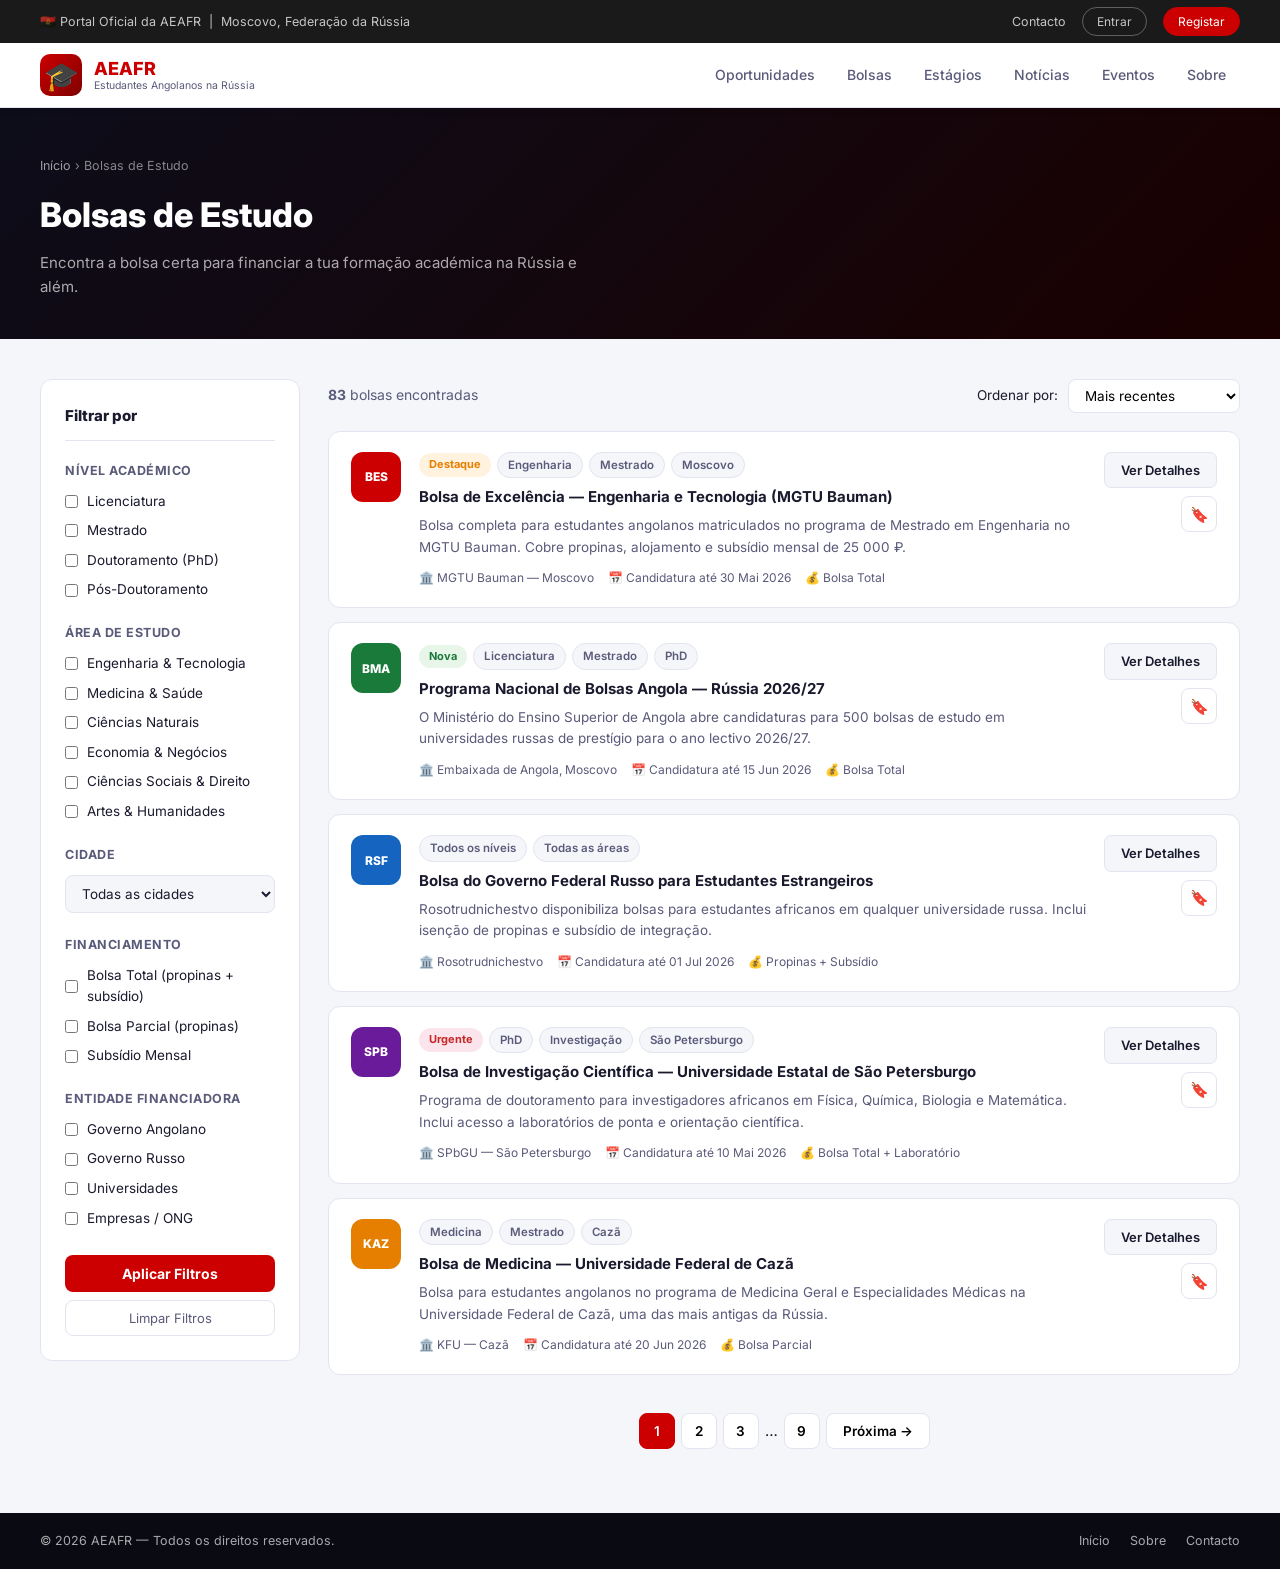
==== bolsas.html @ 0f97c2ab "Add AEAFR student portal — complete frontend Full portal for the Associação dos Estudantes Angolanos" ====
<!DOCTYPE html>
<html lang="pt">
<head>
  <meta charset="UTF-8" />
  <meta name="viewport" content="width=device-width, initial-scale=1.0" />
  <title>Bolsas de Estudo — AEAFR</title>
  <link rel="stylesheet" href="css/style.css" />
  <link rel="stylesheet" href="css/pages.css" />
  <link href="https://fonts.googleapis.com/css2?family=Inter:wght@300;400;500;600;700;800&display=swap" rel="stylesheet" />
</head>
<body>

  <div class="topbar">
    <div class="container topbar-inner">
      <span>🇦🇴 Portal Oficial da AEAFR &nbsp;|&nbsp; Moscovo, Federação da Rússia</span>
      <div class="topbar-links">
        <a href="index.html#contacto">Contacto</a>
        <a href="login.html" class="btn-topbar">Entrar</a>
        <a href="register.html" class="btn-topbar btn-topbar-accent">Registar</a>
      </div>
    </div>
  </div>

  <header class="header">
    <div class="container header-inner">
      <a href="index.html" class="logo">
        <div class="logo-icon">🎓</div>
        <div class="logo-text">
          <span class="logo-main">AEAFR</span>
          <span class="logo-sub">Estudantes Angolanos na Rússia</span>
        </div>
      </a>
      <nav class="nav">
        <a href="index.html#oportunidades" class="nav-link">Oportunidades</a>
        <a href="bolsas.html" class="nav-link active">Bolsas</a>
        <a href="estagios.html" class="nav-link">Estágios</a>
        <a href="index.html#noticias" class="nav-link">Notícias</a>
        <a href="index.html#eventos" class="nav-link">Eventos</a>
        <a href="index.html#sobre" class="nav-link">Sobre</a>
      </nav>
      <button class="hamburger" id="hamburger"><span></span><span></span><span></span></button>
    </div>
    <nav class="mobile-nav" id="mobileNav">
      <a href="index.html">Início</a>
      <a href="bolsas.html">Bolsas</a>
      <a href="estagios.html">Estágios</a>
      <a href="index.html#noticias">Notícias</a>
      <a href="index.html#eventos">Eventos</a>
    </nav>
  </header>

  <!-- PAGE HERO -->
  <section class="page-hero">
    <div class="container">
      <div class="breadcrumb"><a href="index.html">Início</a> › Bolsas de Estudo</div>
      <h1>Bolsas de Estudo</h1>
      <p>Encontra a bolsa certa para financiar a tua formação académica na Rússia e além.</p>
    </div>
  </section>

  <!-- FILTERS + RESULTS -->
  <section class="listing-section">
    <div class="container listing-inner">

      <!-- FILTERS SIDEBAR -->
      <aside class="filters-sidebar">
        <h3 class="filters-title">Filtrar por</h3>

        <div class="filter-group">
          <label class="filter-label">Nível Académico</label>
          <div class="filter-options">
            <label class="filter-check"><input type="checkbox" value="licenciatura" /> Licenciatura</label>
            <label class="filter-check"><input type="checkbox" value="mestrado" /> Mestrado</label>
            <label class="filter-check"><input type="checkbox" value="phd" /> Doutoramento (PhD)</label>
            <label class="filter-check"><input type="checkbox" value="pos-doc" /> Pós-Doutoramento</label>
          </div>
        </div>

        <div class="filter-group">
          <label class="filter-label">Área de Estudo</label>
          <div class="filter-options">
            <label class="filter-check"><input type="checkbox" /> Engenharia & Tecnologia</label>
            <label class="filter-check"><input type="checkbox" /> Medicina & Saúde</label>
            <label class="filter-check"><input type="checkbox" /> Ciências Naturais</label>
            <label class="filter-check"><input type="checkbox" /> Economia & Negócios</label>
            <label class="filter-check"><input type="checkbox" /> Ciências Sociais & Direito</label>
            <label class="filter-check"><input type="checkbox" /> Artes & Humanidades</label>
          </div>
        </div>

        <div class="filter-group">
          <label class="filter-label">Cidade</label>
          <select class="filter-select">
            <option value="">Todas as cidades</option>
            <option>Moscovo</option>
            <option>São Petersburgo</option>
            <option>Novosibirsk</option>
            <option>Ecaterimburgo</option>
            <option>Cazã</option>
          </select>
        </div>

        <div class="filter-group">
          <label class="filter-label">Financiamento</label>
          <div class="filter-options">
            <label class="filter-check"><input type="checkbox" /> Bolsa Total (propinas + subsídio)</label>
            <label class="filter-check"><input type="checkbox" /> Bolsa Parcial (propinas)</label>
            <label class="filter-check"><input type="checkbox" /> Subsídio Mensal</label>
          </div>
        </div>

        <div class="filter-group">
          <label class="filter-label">Entidade Financiadora</label>
          <div class="filter-options">
            <label class="filter-check"><input type="checkbox" /> Governo Angolano</label>
            <label class="filter-check"><input type="checkbox" /> Governo Russo</label>
            <label class="filter-check"><input type="checkbox" /> Universidades</label>
            <label class="filter-check"><input type="checkbox" /> Empresas / ONG</label>
          </div>
        </div>

        <button class="btn-filter-apply">Aplicar Filtros</button>
        <button class="btn-filter-clear">Limpar Filtros</button>
      </aside>

      <!-- RESULTS -->
      <div class="results-area">
        <div class="results-header">
          <span class="results-count"><strong>83</strong> bolsas encontradas</span>
          <div class="results-sort">
            <label>Ordenar por:</label>
            <select>
              <option>Mais recentes</option>
              <option>Prazo mais próximo</option>
              <option>Valor (maior)</option>
              <option>Mais relevantes</option>
            </select>
          </div>
        </div>

        <div class="results-list">

          <article class="result-card">
            <div class="result-logo" style="background:#cc0000">BES</div>
            <div class="result-info">
              <div class="result-badges">
                <span class="oport-badge destaque">Destaque</span>
                <span class="tag">Engenharia</span>
                <span class="tag">Mestrado</span>
                <span class="tag">Moscovo</span>
              </div>
              <h3><a href="#">Bolsa de Excelência — Engenharia e Tecnologia (MGTU Bauman)</a></h3>
              <p>Bolsa completa para estudantes angolanos matriculados no programa de Mestrado em Engenharia no MGTU Bauman. Cobre propinas, alojamento e subsídio mensal de 25 000 ₽.</p>
              <div class="result-meta">
                <span>🏛️ MGTU Bauman — Moscovo</span>
                <span>📅 Candidatura até 30 Mai 2026</span>
                <span>💰 Bolsa Total</span>
              </div>
            </div>
            <div class="result-actions">
              <a href="#" class="btn-card">Ver Detalhes</a>
              <button class="btn-save" title="Guardar">🔖</button>
            </div>
          </article>

          <article class="result-card">
            <div class="result-logo" style="background:#1a7a3a">BMA</div>
            <div class="result-info">
              <div class="result-badges">
                <span class="oport-badge nova">Nova</span>
                <span class="tag">Licenciatura</span>
                <span class="tag">Mestrado</span>
                <span class="tag">PhD</span>
              </div>
              <h3><a href="#">Programa Nacional de Bolsas Angola — Rússia 2026/27</a></h3>
              <p>O Ministério do Ensino Superior de Angola abre candidaturas para 500 bolsas de estudo em universidades russas de prestígio para o ano lectivo 2026/27.</p>
              <div class="result-meta">
                <span>🏛️ Embaixada de Angola, Moscovo</span>
                <span>📅 Candidatura até 15 Jun 2026</span>
                <span>💰 Bolsa Total</span>
              </div>
            </div>
            <div class="result-actions">
              <a href="#" class="btn-card">Ver Detalhes</a>
              <button class="btn-save" title="Guardar">🔖</button>
            </div>
          </article>

          <article class="result-card">
            <div class="result-logo" style="background:#1565c0">RSF</div>
            <div class="result-info">
              <div class="result-badges">
                <span class="tag">Todos os níveis</span>
                <span class="tag">Todas as áreas</span>
              </div>
              <h3><a href="#">Bolsa do Governo Federal Russo para Estudantes Estrangeiros</a></h3>
              <p>Rosotrudnichestvo disponibiliza bolsas para estudantes africanos em qualquer universidade russa. Inclui isenção de propinas e subsídio de integração.</p>
              <div class="result-meta">
                <span>🏛️ Rosotrudnichestvo</span>
                <span>📅 Candidatura até 01 Jul 2026</span>
                <span>💰 Propinas + Subsídio</span>
              </div>
            </div>
            <div class="result-actions">
              <a href="#" class="btn-card">Ver Detalhes</a>
              <button class="btn-save" title="Guardar">🔖</button>
            </div>
          </article>

          <article class="result-card">
            <div class="result-logo" style="background:#6a1b9a">SPB</div>
            <div class="result-info">
              <div class="result-badges">
                <span class="oport-badge urgente">Urgente</span>
                <span class="tag">PhD</span>
                <span class="tag">Investigação</span>
                <span class="tag">São Petersburgo</span>
              </div>
              <h3><a href="#">Bolsa de Investigação Científica — Universidade Estatal de São Petersburgo</a></h3>
              <p>Programa de doutoramento para investigadores africanos em Física, Química, Biologia e Matemática. Inclui acesso a laboratórios de ponta e orientação científica.</p>
              <div class="result-meta">
                <span>🏛️ SPbGU — São Petersburgo</span>
                <span>📅 Candidatura até 10 Mai 2026</span>
                <span>💰 Bolsa Total + Laboratório</span>
              </div>
            </div>
            <div class="result-actions">
              <a href="#" class="btn-card">Ver Detalhes</a>
              <button class="btn-save" title="Guardar">🔖</button>
            </div>
          </article>

          <article class="result-card">
            <div class="result-logo" style="background:#e67e00">KAZ</div>
            <div class="result-info">
              <div class="result-badges">
                <span class="tag">Medicina</span>
                <span class="tag">Mestrado</span>
                <span class="tag">Cazã</span>
              </div>
              <h3><a href="#">Bolsa de Medicina — Universidade Federal de Cazã</a></h3>
              <p>Bolsa para estudantes angolanos no programa de Medicina Geral e Especialidades Médicas na Universidade Federal de Cazã, uma das mais antigas da Rússia.</p>
              <div class="result-meta">
                <span>🏛️ KFU — Cazã</span>
                <span>📅 Candidatura até 20 Jun 2026</span>
                <span>💰 Bolsa Parcial</span>
              </div>
            </div>
            <div class="result-actions">
              <a href="#" class="btn-card">Ver Detalhes</a>
              <button class="btn-save" title="Guardar">🔖</button>
            </div>
          </article>

        </div>

        <!-- PAGINATION -->
        <div class="pagination">
          <button class="page-btn active">1</button>
          <button class="page-btn">2</button>
          <button class="page-btn">3</button>
          <span>…</span>
          <button class="page-btn">9</button>
          <button class="page-btn page-next">Próxima →</button>
        </div>
      </div>

    </div>
  </section>

  <footer class="footer">
    <div class="footer-bottom" style="border-top:none">
      <div class="container footer-bottom-inner">
        <span>© 2026 AEAFR — Todos os direitos reservados.</span>
        <div class="footer-bottom-links">
          <a href="index.html">Início</a>
          <a href="index.html#sobre">Sobre</a>
          <a href="index.html#contacto">Contacto</a>
        </div>
      </div>
    </div>
  </footer>

  <button class="back-to-top" id="backToTop" onclick="scrollToTop()">↑</button>
  <script src="js/main.js"></script>
</body>
</html>
---- css/style.css ----
/* ===== RESET & BASE ===== */
*, *::before, *::after { box-sizing: border-box; margin: 0; padding: 0; }

:root {
  --angola-red:    #cc0000;
  --angola-black:  #1a1a1a;
  --russia-blue:   #1565c0;
  --green:         #1a7a3a;
  --accent:        #e67e00;
  --bg:            #f5f6fa;
  --bg-white:      #ffffff;
  --text:          #1a1a2e;
  --text-light:    #5a5a7a;
  --border:        #e2e4ef;
  --shadow:        0 2px 16px rgba(0,0,0,.08);
  --shadow-hover:  0 8px 32px rgba(0,0,0,.15);
  --radius:        12px;
  --radius-sm:     8px;
  --transition:    .22s ease;
  --max-w:         1240px;
  --header-h:      64px;
}

html { scroll-behavior: smooth; }

body {
  font-family: 'Inter', system-ui, sans-serif;
  background: var(--bg);
  color: var(--text);
  line-height: 1.6;
  font-size: 15px;
}

a { color: inherit; text-decoration: none; }
img { display: block; max-width: 100%; }
ul { list-style: none; }
input, select, button { font-family: inherit; font-size: inherit; }

.container {
  max-width: var(--max-w);
  margin: 0 auto;
  padding: 0 20px;
}

/* ===== TOPBAR ===== */
.topbar {
  background: var(--angola-black);
  color: rgba(255,255,255,.75);
  font-size: 12.5px;
  padding: 7px 0;
}
.topbar-inner {
  display: flex;
  align-items: center;
  justify-content: space-between;
  flex-wrap: wrap;
  gap: 8px;
}
.topbar-links { display: flex; align-items: center; gap: 16px; }
.topbar-links a { color: rgba(255,255,255,.75); transition: color var(--transition); }
.topbar-links a:hover { color: #fff; }
.btn-topbar {
  padding: 4px 14px;
  border: 1px solid rgba(255,255,255,.3);
  border-radius: 20px;
  font-size: 12px;
  transition: all var(--transition);
}
.btn-topbar:hover { background: rgba(255,255,255,.1); }
.btn-topbar-accent {
  background: var(--angola-red);
  border-color: var(--angola-red);
  color: #fff !important;
}
.btn-topbar-accent:hover { background: #a80000; }

/* ===== HEADER ===== */
.header {
  position: sticky;
  top: 0;
  z-index: 100;
  background: var(--bg-white);
  border-bottom: 1px solid var(--border);
  box-shadow: 0 2px 8px rgba(0,0,0,.06);
}
.header-inner {
  display: flex;
  align-items: center;
  justify-content: space-between;
  height: var(--header-h);
  gap: 24px;
}

.logo { display: flex; align-items: center; gap: 12px; }
.logo-icon {
  font-size: 28px;
  width: 42px;
  height: 42px;
  display: grid;
  place-items: center;
  background: linear-gradient(135deg, var(--angola-red), #800000);
  border-radius: 10px;
}
.logo-text { display: flex; flex-direction: column; line-height: 1.2; }
.logo-main { font-size: 18px; font-weight: 800; color: var(--angola-red); }
.logo-sub  { font-size: 10.5px; color: var(--text-light); white-space: nowrap; }

.nav { display: flex; align-items: center; gap: 4px; }
.nav-link {
  padding: 8px 14px;
  border-radius: var(--radius-sm);
  font-size: 14px;
  font-weight: 500;
  color: var(--text-light);
  transition: all var(--transition);
}
.nav-link:hover { background: var(--bg); color: var(--text); }
.nav-link.active { color: var(--angola-red); background: #fff0f0; }

.hamburger {
  display: none;
  flex-direction: column;
  gap: 5px;
  background: none;
  border: none;
  cursor: pointer;
  padding: 6px;
}
.hamburger span {
  width: 22px; height: 2px;
  background: var(--text);
  border-radius: 2px;
  display: block;
  transition: var(--transition);
}

.mobile-nav {
  display: none;
  flex-direction: column;
  background: var(--bg-white);
  border-top: 1px solid var(--border);
  padding: 8px 20px 16px;
}
.mobile-nav a {
  padding: 11px 0;
  font-size: 15px;
  font-weight: 500;
  color: var(--text);
  border-bottom: 1px solid var(--border);
}
.mobile-nav.open { display: flex; }

/* ===== HERO ===== */
.hero {
  position: relative;
  background: linear-gradient(135deg, #0d0d1a 0%, #1a0000 40%, #0d0d1a 100%);
  padding: 72px 0 60px;
  overflow: hidden;
}
.hero-bg {
  position: absolute; inset: 0;
  background:
    radial-gradient(ellipse 60% 50% at 70% 50%, rgba(204,0,0,.18), transparent),
    radial-gradient(ellipse 40% 60% at 20% 80%, rgba(21,101,192,.12), transparent);
  pointer-events: none;
}
.hero-content {
  position: relative;
  max-width: 860px;
}
.hero-title {
  font-size: clamp(26px, 4.5vw, 46px);
  font-weight: 800;
  color: #fff;
  line-height: 1.18;
  margin-bottom: 16px;
}
.highlight {
  background: linear-gradient(90deg, var(--angola-red), #ff6b35);
  -webkit-background-clip: text;
  -webkit-text-fill-color: transparent;
  background-clip: text;
}
.hero-subtitle {
  font-size: 17px;
  color: rgba(255,255,255,.7);
  margin-bottom: 36px;
  max-width: 600px;
}

/* SEARCH BOX */
.search-box {
  background: #fff;
  border-radius: 16px;
  overflow: hidden;
  box-shadow: 0 8px 40px rgba(0,0,0,.3);
  margin-bottom: 40px;
}
.search-tabs {
  display: flex;
  border-bottom: 1px solid var(--border);
  background: #fafafa;
}
.tab {
  padding: 13px 22px;
  font-size: 13.5px;
  font-weight: 600;
  color: var(--text-light);
  background: none;
  border: none;
  border-bottom: 3px solid transparent;
  cursor: pointer;
  transition: all var(--transition);
}
.tab:hover { color: var(--text); }
.tab.active { color: var(--angola-red); border-bottom-color: var(--angola-red); background: #fff; }
.search-form {
  display: flex;
  align-items: center;
  gap: 0;
  padding: 12px;
  gap: 8px;
  flex-wrap: wrap;
}
.search-field {
  display: flex;
  align-items: center;
  gap: 10px;
  flex: 1;
  min-width: 200px;
  background: var(--bg);
  border: 1.5px solid var(--border);
  border-radius: var(--radius-sm);
  padding: 10px 14px;
  transition: border-color var(--transition);
}
.search-field:focus-within { border-color: var(--angola-red); }
.search-field input,
.search-field select {
  border: none;
  background: none;
  outline: none;
  width: 100%;
  color: var(--text);
}
.search-field select { cursor: pointer; }
.search-icon { font-size: 15px; flex-shrink: 0; }
.search-location { max-width: 220px; }
.btn-search {
  background: var(--angola-red);
  color: #fff;
  border: none;
  border-radius: var(--radius-sm);
  padding: 12px 28px;
  font-weight: 700;
  font-size: 15px;
  cursor: pointer;
  transition: background var(--transition);
  white-space: nowrap;
}
.btn-search:hover { background: #a80000; }

/* HERO STATS */
.hero-stats {
  display: flex;
  gap: 32px;
  flex-wrap: wrap;
}
.stat { display: flex; flex-direction: column; }
.stat-num {
  font-size: 28px;
  font-weight: 800;
  color: #fff;
  line-height: 1;
}
.stat-label { font-size: 12px; color: rgba(255,255,255,.55); margin-top: 4px; }

/* ===== SECTIONS COMMON ===== */
section { padding: 64px 0; }

.section-title { font-size: clamp(20px, 3vw, 26px); font-weight: 800; margin-bottom: 6px; }
.section-sub { color: var(--text-light); font-size: 15px; margin-bottom: 32px; }
.text-center { text-align: center; }

.section-header {
  display: flex;
  align-items: flex-start;
  justify-content: space-between;
  gap: 16px;
  flex-wrap: wrap;
  margin-bottom: 28px;
}
.section-header .section-sub { margin-bottom: 0; }

/* BUTTONS */
.btn-outline {
  display: inline-flex;
  align-items: center;
  gap: 6px;
  padding: 10px 20px;
  border: 1.5px solid var(--angola-red);
  color: var(--angola-red);
  border-radius: 8px;
  font-weight: 600;
  font-size: 14px;
  transition: all var(--transition);
  white-space: nowrap;
}
.btn-outline:hover { background: var(--angola-red); color: #fff; }

.btn-primary {
  display: inline-flex;
  align-items: center;
  padding: 10px 24px;
  background: var(--angola-red);
  color: #fff;
  border-radius: 8px;
  font-weight: 600;
  font-size: 14px;
  transition: background var(--transition);
}
.btn-primary:hover { background: #a80000; }

.btn-card {
  display: inline-block;
  padding: 7px 16px;
  background: var(--bg);
  border: 1.5px solid var(--border);
  border-radius: 7px;
  font-size: 13px;
  font-weight: 600;
  color: var(--text);
  transition: all var(--transition);
  white-space: nowrap;
}
.btn-card:hover { background: var(--angola-red); color: #fff; border-color: var(--angola-red); }

/* ===== CATEGORIAS ===== */
.categorias { background: var(--bg-white); }
.cat-grid {
  display: grid;
  grid-template-columns: repeat(auto-fill, minmax(200px, 1fr));
  gap: 16px;
}
.cat-card {
  display: flex;
  flex-direction: column;
  align-items: center;
  padding: 28px 16px 24px;
  background: var(--bg);
  border: 1.5px solid var(--border);
  border-radius: var(--radius);
  text-align: center;
  transition: all var(--transition);
  gap: 10px;
  cursor: pointer;
  position: relative;
  overflow: hidden;
}
.cat-card::before {
  content: '';
  position: absolute;
  top: 0; left: 0; right: 0;
  height: 3px;
  background: var(--c, var(--angola-red));
  transform: scaleX(0);
  transition: transform var(--transition);
}
.cat-card:hover { background: var(--bg-white); box-shadow: var(--shadow-hover); transform: translateY(-3px); }
.cat-card:hover::before { transform: scaleX(1); }
.cat-icon { font-size: 32px; }
.cat-name { font-size: 14px; font-weight: 700; color: var(--text); }
.cat-count { font-size: 12px; color: var(--c, var(--angola-red)); font-weight: 600; }

/* ===== OPORTUNIDADES ===== */
.oport-section { background: var(--bg); }
.oport-light { background: var(--bg-white); }

.oport-grid {
  display: grid;
  grid-template-columns: repeat(auto-fill, minmax(280px, 1fr));
  gap: 20px;
}

.oport-card {
  background: var(--bg-white);
  border: 1.5px solid var(--border);
  border-radius: var(--radius);
  padding: 22px;
  display: flex;
  flex-direction: column;
  gap: 14px;
  transition: all var(--transition);
}
.oport-card:hover { box-shadow: var(--shadow-hover); transform: translateY(-3px); border-color: transparent; }

.oport-card-header {
  display: flex;
  align-items: center;
  justify-content: space-between;
}
.oport-logo {
  width: 44px; height: 44px;
  border-radius: 10px;
  background: var(--angola-red);
  color: #fff;
  font-size: 12px;
  font-weight: 800;
  display: grid;
  place-items: center;
}
.oport-badge {
  font-size: 11px;
  font-weight: 700;
  padding: 3px 10px;
  border-radius: 20px;
}
.oport-badge.destaque { background: #fff3e0; color: #e67e00; }
.oport-badge.nova { background: #e8f5e9; color: #1a7a3a; }
.oport-badge.urgente { background: #fce4ec; color: #c62828; }

.oport-title { font-size: 15px; font-weight: 700; line-height: 1.4; }
.oport-org { font-size: 13px; color: var(--text-light); }

.oport-tags { display: flex; flex-wrap: wrap; gap: 6px; }
.tag {
  font-size: 11.5px;
  font-weight: 600;
  padding: 3px 10px;
  background: var(--bg);
  border: 1px solid var(--border);
  border-radius: 20px;
  color: var(--text-light);
}

.oport-footer {
  display: flex;
  align-items: center;
  justify-content: space-between;
  gap: 8px;
  flex-wrap: wrap;
  margin-top: auto;
  padding-top: 12px;
  border-top: 1px solid var(--border);
}
.oport-date { font-size: 12px; color: var(--text-light); }

/* ===== ESTÁGIOS LIST ===== */
.estagios-list { display: flex; flex-direction: column; gap: 14px; }

.estagio-card {
  display: flex;
  align-items: center;
  gap: 18px;
  background: var(--bg-white);
  border: 1.5px solid var(--border);
  border-radius: var(--radius);
  padding: 18px 22px;
  transition: all var(--transition);
  flex-wrap: wrap;
}
.estagio-card:hover { box-shadow: var(--shadow-hover); border-color: transparent; }

.estagio-logo {
  width: 50px; height: 50px; flex-shrink: 0;
  border-radius: 12px;
  color: #fff;
  font-size: 13px;
  font-weight: 800;
  display: grid;
  place-items: center;
}
.estagio-info { flex: 1; min-width: 220px; }
.estagio-info h3 { font-size: 15px; font-weight: 700; margin-bottom: 4px; }
.estagio-info h3 a:hover { color: var(--angola-red); }
.estagio-org { font-size: 13px; color: var(--text-light); margin-bottom: 8px; }

.estagio-meta {
  display: flex;
  flex-direction: column;
  align-items: flex-end;
  gap: 6px;
  min-width: 130px;
}
.estagio-salario { font-size: 15px; font-weight: 800; color: var(--green); }
.estagio-data { font-size: 11px; color: var(--text-light); }

/* ===== CTA BANNER ===== */
.cta-banner {
  background: linear-gradient(135deg, var(--angola-red), #800000);
  padding: 52px 0;
}
.cta-inner {
  display: flex;
  align-items: center;
  justify-content: space-between;
  gap: 32px;
  flex-wrap: wrap;
}
.cta-text h2 { font-size: 24px; font-weight: 800; color: #fff; margin-bottom: 8px; }
.cta-text p { color: rgba(255,255,255,.8); max-width: 520px; }
.cta-actions { display: flex; gap: 14px; flex-wrap: wrap; }
.btn-cta-primary {
  padding: 13px 28px;
  background: #fff;
  color: var(--angola-red);
  border-radius: 8px;
  font-weight: 700;
  font-size: 15px;
  transition: all var(--transition);
}
.btn-cta-primary:hover { background: #f0f0f0; }
.btn-cta-secondary {
  padding: 13px 28px;
  background: transparent;
  color: #fff;
  border: 2px solid rgba(255,255,255,.5);
  border-radius: 8px;
  font-weight: 700;
  font-size: 15px;
  transition: all var(--transition);
}
.btn-cta-secondary:hover { background: rgba(255,255,255,.1); }

/* ===== NOTÍCIAS ===== */
.noticias-section { background: var(--bg); }
.noticias-grid {
  display: grid;
  grid-template-columns: 1fr 1fr;
  grid-template-rows: auto auto;
  gap: 18px;
}
.noticia-card {
  background: var(--bg-white);
  border: 1.5px solid var(--border);
  border-radius: var(--radius);
  overflow: hidden;
  transition: all var(--transition);
}
.noticia-card:hover { box-shadow: var(--shadow-hover); border-color: transparent; }

.noticia-destaque {
  grid-row: span 2;
  display: flex;
  flex-direction: column;
}
.noticia-img {
  height: 200px;
  display: grid;
  place-items: center;
}
.noticia-img-content { font-size: 60px; }

.noticia-card:not(.noticia-destaque) {
  display: flex;
  gap: 14px;
  padding: 16px;
  align-items: flex-start;
}
.noticia-img-small {
  width: 56px; height: 56px;
  flex-shrink: 0;
  border-radius: 10px;
  display: grid;
  place-items: center;
  font-size: 22px;
}

.noticia-body { padding: 18px; flex: 1; }
.noticia-categoria {
  display: inline-block;
  font-size: 11px;
  font-weight: 700;
  text-transform: uppercase;
  letter-spacing: .5px;
  color: var(--angola-red);
  background: #fff0f0;
  padding: 3px 10px;
  border-radius: 20px;
  margin-bottom: 10px;
}
.noticia-body h3 { font-size: 15px; font-weight: 700; line-height: 1.45; margin-bottom: 8px; }
.noticia-body h3 a:hover { color: var(--angola-red); }
.noticia-body p { font-size: 13.5px; color: var(--text-light); line-height: 1.6; }
.noticia-meta { display: flex; gap: 14px; font-size: 12px; color: var(--text-light); margin-top: 12px; flex-wrap: wrap; }

/* ===== EVENTOS ===== */
.eventos-section { background: var(--bg-white); }
.eventos-grid { display: flex; flex-direction: column; gap: 14px; }

.evento-card {
  display: flex;
  align-items: flex-start;
  gap: 20px;
  background: var(--bg);
  border: 1.5px solid var(--border);
  border-radius: var(--radius);
  padding: 20px 24px;
  transition: all var(--transition);
}
.evento-card:hover { box-shadow: var(--shadow-hover); background: var(--bg-white); }

.evento-data {
  display: flex;
  flex-direction: column;
  align-items: center;
  min-width: 60px;
  background: var(--ec, var(--angola-red));
  border-radius: 12px;
  padding: 10px 8px;
  color: #fff;
}
.evento-dia { font-size: 26px; font-weight: 800; line-height: 1; }
.evento-mes { font-size: 10px; font-weight: 700; letter-spacing: 1px; }

.evento-info { flex: 1; }
.evento-info h3 { font-size: 16px; font-weight: 700; margin-bottom: 6px; }
.evento-info p { font-size: 13.5px; color: var(--text-light); margin-bottom: 10px; line-height: 1.55; }
.evento-meta { display: flex; gap: 14px; font-size: 12.5px; color: var(--text-light); flex-wrap: wrap; align-items: center; }
.evento-tag {
  font-size: 11px; font-weight: 700;
  padding: 3px 10px; border-radius: 20px;
}
.tag-oficial { background: #e3f2fd; color: #1565c0; }
.tag-emprego { background: #fff3e0; color: #e67e00; }
.tag-formacao { background: #e8f5e9; color: #1a7a3a; }
.tag-cultura  { background: #fce4ec; color: #c62828; }

/* ===== PARCEIROS ===== */
.parceiros-section { background: var(--bg); }
.parceiros-grid {
  display: grid;
  grid-template-columns: repeat(auto-fill, minmax(180px, 1fr));
  gap: 14px;
  margin-top: 32px;
}
.parceiro {
  display: flex;
  align-items: center;
  gap: 10px;
  background: var(--bg-white);
  border: 1.5px solid var(--border);
  border-radius: 10px;
  padding: 14px 18px;
  font-size: 13px;
  font-weight: 600;
  transition: all var(--transition);
}
.parceiro:hover { border-color: var(--angola-red); box-shadow: var(--shadow); }
.parceiro span:first-child { font-size: 20px; }

/* ===== SOBRE ===== */
.sobre-section { background: var(--bg-white); }
.sobre-inner {
  display: grid;
  grid-template-columns: 1fr 1.1fr;
  gap: 52px;
  align-items: center;
}
.sobre-text p { color: var(--text-light); margin-bottom: 16px; line-height: 1.75; }
.sobre-links { display: flex; gap: 14px; flex-wrap: wrap; margin-top: 24px; }

.sobre-cards { display: grid; gap: 16px; }
.sobre-card {
  background: var(--bg);
  border-radius: var(--radius);
  padding: 22px;
  display: flex;
  gap: 14px;
  align-items: flex-start;
  border: 1.5px solid var(--border);
  transition: all var(--transition);
}
.sobre-card:hover { border-color: var(--angola-red); box-shadow: var(--shadow); }
.sobre-card-icon { font-size: 24px; flex-shrink: 0; margin-top: 2px; }
.sobre-card h4 { font-size: 15px; font-weight: 700; margin-bottom: 5px; }
.sobre-card p { font-size: 13.5px; color: var(--text-light); line-height: 1.6; }

/* ===== NEWSLETTER ===== */
.newsletter-section {
  background: linear-gradient(135deg, #0d0d1a, #1a0000);
  padding: 60px 0;
}
.newsletter-inner {
  display: flex;
  flex-direction: column;
  align-items: center;
  text-align: center;
  gap: 20px;
  max-width: 600px;
  margin: 0 auto;
}
.newsletter-text h2 { font-size: 24px; font-weight: 800; color: #fff; }
.newsletter-text p { color: rgba(255,255,255,.65); font-size: 15px; }
.newsletter-form {
  display: flex;
  gap: 0;
  width: 100%;
  max-width: 480px;
  border-radius: 10px;
  overflow: hidden;
  box-shadow: 0 4px 24px rgba(0,0,0,.4);
}
.newsletter-form input {
  flex: 1;
  padding: 14px 18px;
  border: none;
  outline: none;
  font-size: 14px;
  background: #fff;
}
.newsletter-form button {
  background: var(--angola-red);
  color: #fff;
  border: none;
  padding: 14px 24px;
  font-weight: 700;
  font-size: 14px;
  cursor: pointer;
  transition: background var(--transition);
  white-space: nowrap;
}
.newsletter-form button:hover { background: #a80000; }
.newsletter-privacy { font-size: 12px; color: rgba(255,255,255,.4); }

/* ===== FOOTER ===== */
.footer { background: #0a0a12; color: rgba(255,255,255,.65); }
.footer-grid {
  display: grid;
  grid-template-columns: 2fr 1fr 1fr 1fr 1.2fr;
  gap: 40px;
  padding: 60px 0 40px;
}
.footer-brand p { font-size: 13.5px; margin-top: 14px; line-height: 1.7; max-width: 280px; }
.footer-social { display: flex; gap: 8px; margin-top: 16px; }
.social-link {
  width: 34px; height: 34px;
  background: rgba(255,255,255,.08);
  border-radius: 8px;
  display: grid;
  place-items: center;
  font-size: 12px;
  font-weight: 800;
  text-transform: uppercase;
  color: rgba(255,255,255,.6);
  transition: all var(--transition);
}
.social-link:hover { background: var(--angola-red); color: #fff; }

.footer-col h4 { font-size: 13px; font-weight: 700; color: #fff; text-transform: uppercase; letter-spacing: .5px; margin-bottom: 16px; }
.footer-col ul { display: flex; flex-direction: column; gap: 10px; }
.footer-col ul li a { font-size: 13.5px; transition: color var(--transition); }
.footer-col ul li a:hover { color: #fff; }
.footer-contact li { font-size: 13px; display: flex; gap: 8px; }

.footer-bottom {
  border-top: 1px solid rgba(255,255,255,.08);
  padding: 18px 0;
}
.footer-bottom-inner {
  display: flex;
  align-items: center;
  justify-content: space-between;
  gap: 16px;
  flex-wrap: wrap;
  font-size: 12.5px;
}
.footer-bottom-links { display: flex; gap: 20px; }
.footer-bottom-links a:hover { color: #fff; }

/* ===== BACK TO TOP ===== */
.back-to-top {
  position: fixed;
  bottom: 28px;
  right: 28px;
  width: 44px; height: 44px;
  background: var(--angola-red);
  color: #fff;
  border: none;
  border-radius: 50%;
  font-size: 18px;
  font-weight: 700;
  cursor: pointer;
  box-shadow: 0 4px 16px rgba(204,0,0,.4);
  transition: all var(--transition);
  opacity: 0;
  pointer-events: none;
  z-index: 90;
}
.back-to-top.visible { opacity: 1; pointer-events: auto; }
.back-to-top:hover { transform: translateY(-3px); box-shadow: 0 8px 24px rgba(204,0,0,.5); }

/* ===== RESPONSIVE ===== */
@media (max-width: 1024px) {
  .footer-grid { grid-template-columns: 1fr 1fr 1fr; }
  .footer-brand { grid-column: span 3; }
  .noticias-grid { grid-template-columns: 1fr; }
  .noticia-destaque { grid-row: auto; }
  .sobre-inner { grid-template-columns: 1fr; }
}

@media (max-width: 768px) {
  .nav { display: none; }
  .hamburger { display: flex; }
  .topbar-links .btn-topbar { display: none; }
  .topbar-links .btn-topbar-accent { display: block; }
  .search-form { flex-direction: column; }
  .search-field, .search-location { max-width: 100%; width: 100%; }
  .btn-search { width: 100%; }
  .hero-stats { gap: 20px; }
  .cat-grid { grid-template-columns: repeat(2, 1fr); }
  .estagio-meta { align-items: flex-start; }
  .evento-card { flex-wrap: wrap; }
  .footer-grid { grid-template-columns: 1fr 1fr; }
  .footer-brand { grid-column: span 2; }
  .cta-inner { flex-direction: column; text-align: center; }
}

@media (max-width: 480px) {
  .hero { padding: 48px 0 40px; }
  .cat-grid { grid-template-columns: 1fr 1fr; }
  .oport-grid { grid-template-columns: 1fr; }
  .footer-grid { grid-template-columns: 1fr; }
  .footer-brand { grid-column: 1; }
  .hero-stats { flex-wrap: wrap; gap: 16px; }
  .stat-num { font-size: 22px; }
}

/* ===== ANIMATIONS ===== */
@keyframes fadeUp {
  from { opacity: 0; transform: translateY(20px); }
  to   { opacity: 1; transform: translateY(0); }
}
.hero-title, .hero-subtitle, .search-box, .hero-stats {
  animation: fadeUp .6s ease both;
}
.hero-subtitle { animation-delay: .1s; }
.search-box     { animation-delay: .2s; }
.hero-stats     { animation-delay: .3s; }
---- css/pages.css ----
/* ===== PAGE HERO ===== */
.page-hero {
  background: linear-gradient(135deg, #0d0d1a 0%, #1a0000 100%);
  padding: 48px 0 40px;
  color: #fff;
}
.breadcrumb {
  font-size: 12.5px;
  color: rgba(255,255,255,.5);
  margin-bottom: 12px;
}
.breadcrumb a { color: rgba(255,255,255,.6); transition: color var(--transition); }
.breadcrumb a:hover { color: #fff; }
.page-hero h1 { font-size: clamp(22px, 3.5vw, 34px); font-weight: 800; margin-bottom: 8px; }
.page-hero p { color: rgba(255,255,255,.65); font-size: 15px; max-width: 560px; }

/* ===== LISTING LAYOUT ===== */
.listing-section { padding: 40px 0 64px; }
.listing-inner {
  display: grid;
  grid-template-columns: 260px 1fr;
  gap: 28px;
  align-items: start;
}

/* FILTERS SIDEBAR */
.filters-sidebar {
  background: var(--bg-white);
  border: 1.5px solid var(--border);
  border-radius: var(--radius);
  padding: 24px;
  position: sticky;
  top: calc(var(--header-h) + 12px);
}
.filters-title {
  font-size: 15px;
  font-weight: 800;
  margin-bottom: 20px;
  padding-bottom: 12px;
  border-bottom: 1.5px solid var(--border);
}
.filter-group { margin-bottom: 22px; }
.filter-label {
  display: block;
  font-size: 12.5px;
  font-weight: 700;
  text-transform: uppercase;
  letter-spacing: .5px;
  color: var(--text-light);
  margin-bottom: 10px;
}
.filter-options { display: flex; flex-direction: column; gap: 8px; }
.filter-check {
  display: flex;
  align-items: center;
  gap: 9px;
  font-size: 13.5px;
  cursor: pointer;
  color: var(--text);
}
.filter-check input { accent-color: var(--angola-red); }
.filter-select {
  width: 100%;
  padding: 9px 12px;
  border: 1.5px solid var(--border);
  border-radius: var(--radius-sm);
  background: var(--bg);
  color: var(--text);
  font-size: 13.5px;
  outline: none;
  cursor: pointer;
}
.filter-select:focus { border-color: var(--angola-red); }
.btn-filter-apply {
  width: 100%;
  padding: 10px;
  background: var(--angola-red);
  color: #fff;
  border: none;
  border-radius: var(--radius-sm);
  font-weight: 700;
  font-size: 14px;
  cursor: pointer;
  transition: background var(--transition);
  margin-top: 4px;
}
.btn-filter-apply:hover { background: #a80000; }
.btn-filter-clear {
  width: 100%;
  padding: 9px;
  background: none;
  color: var(--text-light);
  border: 1.5px solid var(--border);
  border-radius: var(--radius-sm);
  font-size: 13px;
  cursor: pointer;
  margin-top: 8px;
  transition: all var(--transition);
}
.btn-filter-clear:hover { border-color: var(--text-light); color: var(--text); }

/* RESULTS */
.results-area { display: flex; flex-direction: column; gap: 18px; }
.results-header {
  display: flex;
  align-items: center;
  justify-content: space-between;
  flex-wrap: wrap;
  gap: 12px;
}
.results-count { font-size: 14px; color: var(--text-light); }
.results-sort { display: flex; align-items: center; gap: 10px; font-size: 13.5px; }
.results-sort select {
  padding: 7px 12px;
  border: 1.5px solid var(--border);
  border-radius: var(--radius-sm);
  background: var(--bg-white);
  font-size: 13.5px;
  outline: none;
  cursor: pointer;
}
.results-sort select:focus { border-color: var(--angola-red); }

.results-list { display: flex; flex-direction: column; gap: 14px; }

.result-card {
  display: flex;
  gap: 18px;
  align-items: flex-start;
  background: var(--bg-white);
  border: 1.5px solid var(--border);
  border-radius: var(--radius);
  padding: 20px 22px;
  transition: all var(--transition);
}
.result-card:hover { box-shadow: var(--shadow-hover); border-color: transparent; }

.result-logo {
  width: 50px; height: 50px;
  border-radius: 12px;
  flex-shrink: 0;
  color: #fff;
  font-size: 12px;
  font-weight: 800;
  display: grid;
  place-items: center;
}
.result-info { flex: 1; min-width: 0; }
.result-badges { display: flex; flex-wrap: wrap; gap: 6px; margin-bottom: 8px; align-items: center; }
.result-info h3 { font-size: 15px; font-weight: 700; margin-bottom: 8px; line-height: 1.4; }
.result-info h3 a:hover { color: var(--angola-red); }
.result-info p { font-size: 13.5px; color: var(--text-light); line-height: 1.6; margin-bottom: 10px; }
.result-meta { display: flex; flex-wrap: wrap; gap: 14px; font-size: 12px; color: var(--text-light); }

.result-actions { display: flex; flex-direction: column; gap: 8px; align-items: flex-end; flex-shrink: 0; }
.btn-save {
  background: none;
  border: 1.5px solid var(--border);
  border-radius: 8px;
  width: 36px; height: 36px;
  cursor: pointer;
  font-size: 15px;
  transition: all var(--transition);
}
.btn-save:hover { background: var(--bg); border-color: var(--text-light); }

/* PAGINATION */
.pagination {
  display: flex;
  align-items: center;
  justify-content: center;
  gap: 6px;
  padding-top: 20px;
}
.page-btn {
  min-width: 36px; height: 36px;
  padding: 0 10px;
  border: 1.5px solid var(--border);
  border-radius: 8px;
  background: var(--bg-white);
  font-size: 13.5px;
  font-weight: 600;
  cursor: pointer;
  transition: all var(--transition);
}
.page-btn:hover { border-color: var(--angola-red); color: var(--angola-red); }
.page-btn.active { background: var(--angola-red); color: #fff; border-color: var(--angola-red); }
.page-next { padding: 0 16px; }

/* ===== AUTH PAGES ===== */
.auth-page {
  display: grid;
  grid-template-columns: 1fr 1fr;
  min-height: 100vh;
  background: var(--bg);
}

.auth-container {
  display: flex;
  flex-direction: column;
  align-items: center;
  justify-content: center;
  padding: 40px 32px;
  max-width: 520px;
  margin: 0 auto;
  width: 100%;
}

.auth-brand { text-align: center; margin-bottom: 28px; }
.auth-brand-sub { font-size: 13px; color: var(--text-light); margin-top: 6px; }

.auth-card {
  background: var(--bg-white);
  border: 1.5px solid var(--border);
  border-radius: 16px;
  padding: 36px 32px;
  width: 100%;
  box-shadow: var(--shadow);
}
.auth-title { font-size: 22px; font-weight: 800; margin-bottom: 6px; }
.auth-sub { font-size: 14px; color: var(--text-light); margin-bottom: 28px; }

.auth-form { display: flex; flex-direction: column; gap: 18px; }
.form-row { display: grid; grid-template-columns: 1fr 1fr; gap: 14px; }

.form-group { display: flex; flex-direction: column; gap: 6px; }
.form-group label {
  font-size: 13px;
  font-weight: 600;
  display: flex;
  justify-content: space-between;
  align-items: center;
}
.form-group input,
.form-group select {
  padding: 11px 14px;
  border: 1.5px solid var(--border);
  border-radius: var(--radius-sm);
  background: var(--bg);
  color: var(--text);
  font-size: 14px;
  outline: none;
  transition: border-color var(--transition);
  width: 100%;
}
.form-group input:focus,
.form-group select:focus { border-color: var(--angola-red); background: #fff; }

.input-password { position: relative; }
.input-password input { padding-right: 44px; }
.toggle-pw {
  position: absolute;
  right: 12px;
  top: 50%;
  transform: translateY(-50%);
  background: none;
  border: none;
  cursor: pointer;
  font-size: 14px;
  padding: 2px;
  opacity: .6;
  transition: opacity var(--transition);
}
.toggle-pw:hover { opacity: 1; }

.form-link { color: var(--angola-red); font-weight: 600; }
.form-link:hover { text-decoration: underline; }
.form-link-right { font-size: 12px; color: var(--text-light); font-weight: 400; }
.form-link-right:hover { color: var(--angola-red); }

.form-check-label {
  display: flex;
  align-items: flex-start;
  gap: 10px;
  font-size: 13px;
  color: var(--text-light);
  cursor: pointer;
  line-height: 1.5;
}
.form-check-label input { accent-color: var(--angola-red); margin-top: 2px; flex-shrink: 0; }

.btn-auth-submit {
  width: 100%;
  padding: 13px;
  background: var(--angola-red);
  color: #fff;
  border: none;
  border-radius: var(--radius-sm);
  font-weight: 700;
  font-size: 15px;
  cursor: pointer;
  transition: background var(--transition);
  margin-top: 4px;
}
.btn-auth-submit:hover { background: #a80000; }
.btn-auth-submit:disabled { opacity: .65; cursor: not-allowed; }

.auth-divider {
  display: flex;
  align-items: center;
  gap: 12px;
  margin: 20px 0 16px;
  color: var(--text-light);
  font-size: 13px;
}
.auth-divider::before,
.auth-divider::after { content: ''; flex: 1; height: 1px; background: var(--border); }

.auth-alt { text-align: center; font-size: 14px; color: var(--text-light); margin-top: 8px; }
.auth-back {
  font-size: 13px;
  color: var(--text-light);
  margin-top: 24px;
  transition: color var(--transition);
}
.auth-back:hover { color: var(--angola-red); }

/* AUTH VISUAL PANEL */
.auth-visual {
  background: linear-gradient(135deg, #0d0d1a 0%, #1a0000 60%, #0a0a12 100%);
  display: flex;
  align-items: center;
  justify-content: center;
  padding: 60px 48px;
  position: sticky;
  top: 0;
  height: 100vh;
}
.auth-visual-content { max-width: 380px; color: #fff; }
.auth-visual-icon { font-size: 56px; margin-bottom: 24px; }
.auth-visual-content h3 { font-size: 26px; font-weight: 800; margin-bottom: 14px; }
.auth-visual-content p { color: rgba(255,255,255,.65); line-height: 1.7; font-size: 15px; }
.auth-visual-stats { display: flex; gap: 28px; margin-top: 36px; }
.av-stat { display: flex; flex-direction: column; gap: 4px; }
.av-stat span { font-size: 28px; font-weight: 800; color: var(--angola-red); }
.av-stat small { font-size: 12px; color: rgba(255,255,255,.5); }

.auth-benefits { display: flex; flex-direction: column; gap: 11px; margin-top: 28px; }
.auth-benefits li { font-size: 14px; color: rgba(255,255,255,.8); display: flex; gap: 10px; }

/* RESPONSIVE LISTING */
@media (max-width: 900px) {
  .listing-inner { grid-template-columns: 1fr; }
  .filters-sidebar { position: static; }
  .auth-page { grid-template-columns: 1fr; }
  .auth-visual { display: none; }
  .auth-container { max-width: 100%; padding: 32px 20px; }
}

@media (max-width: 600px) {
  .result-card { flex-wrap: wrap; }
  .result-actions { flex-direction: row; }
  .form-row { grid-template-columns: 1fr; }
  .auth-card { padding: 24px 20px; }
}
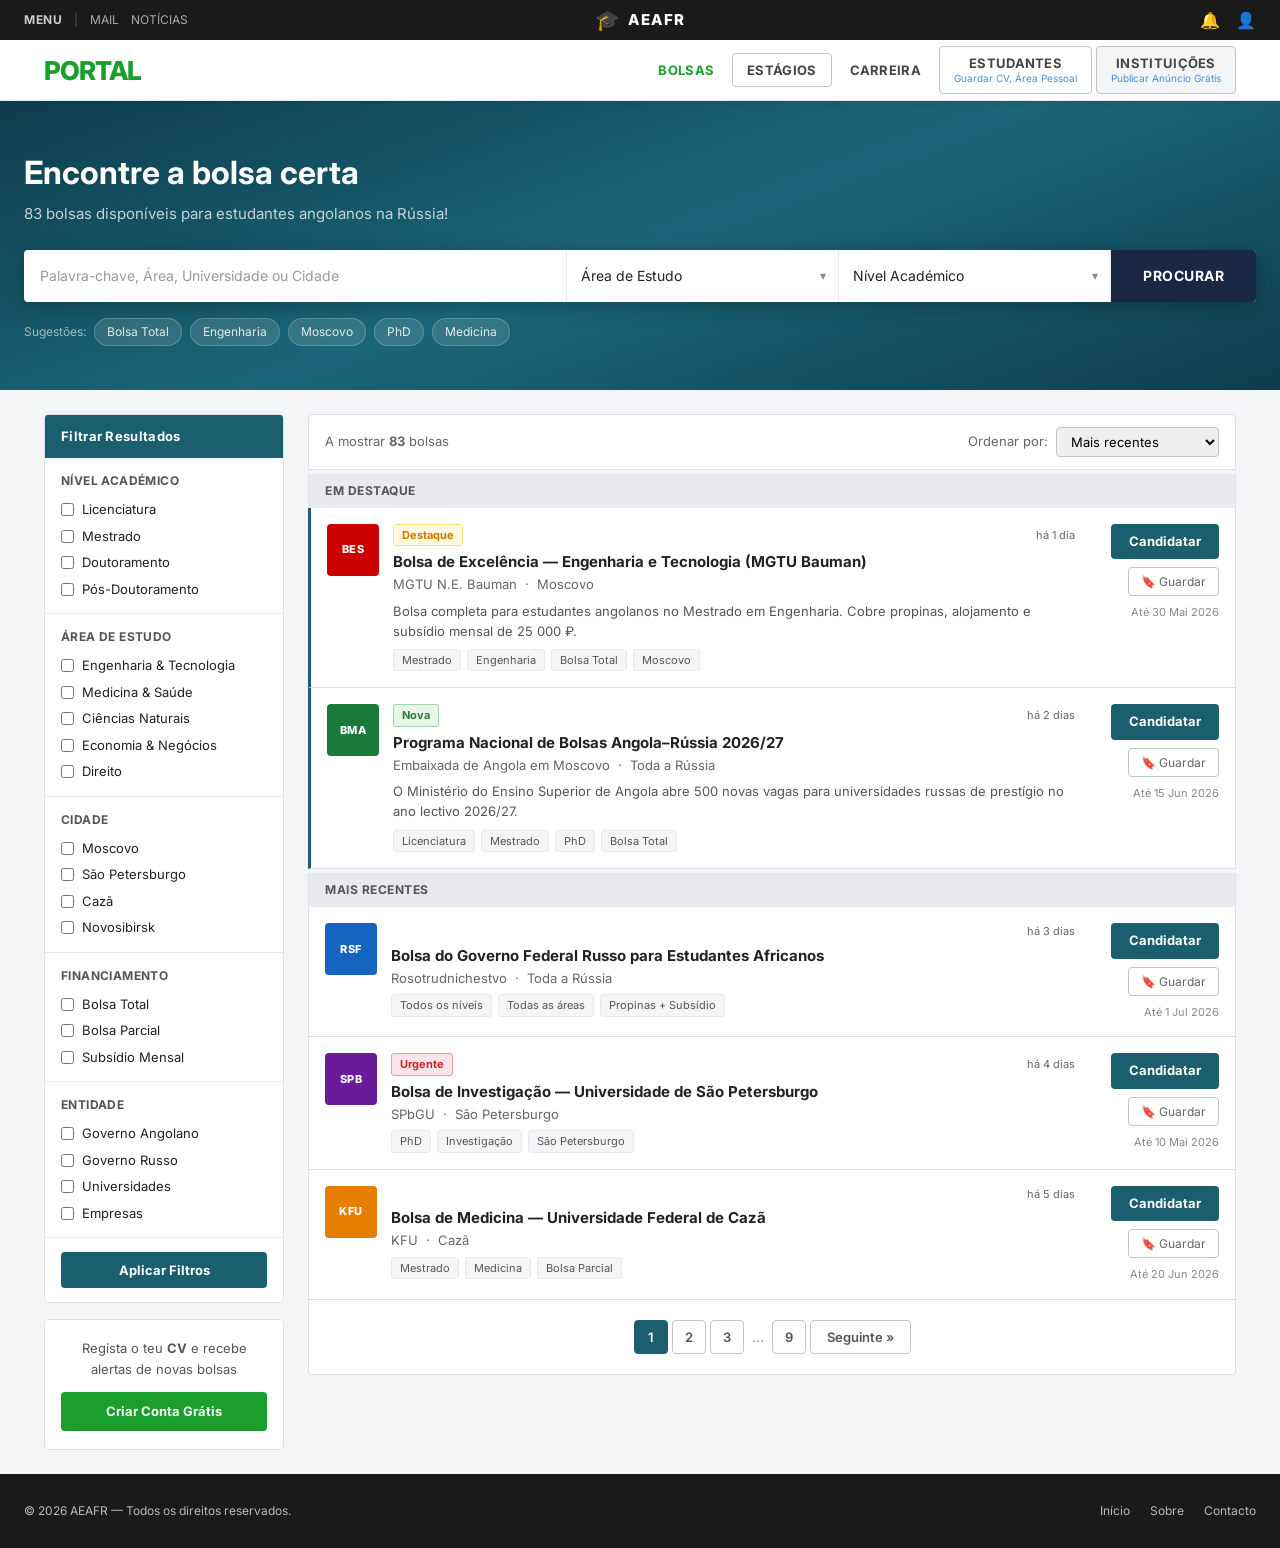
==== commit c6ea0b6b: "Redesign portal to match emprego.sapo.pt layout - Black topbar with AEAFR logo centred (like SAPO to" ====
--- a/bolsas.html
+++ b/bolsas.html
@@ -5,283 +5,259 @@
   <meta name="viewport" content="width=device-width, initial-scale=1.0" />
   <title>Bolsas de Estudo — AEAFR</title>
   <link rel="stylesheet" href="css/style.css" />
-  <link rel="stylesheet" href="css/pages.css" />
-  <link href="https://fonts.googleapis.com/css2?family=Inter:wght@300;400;500;600;700;800&display=swap" rel="stylesheet" />
+  <link href="https://fonts.googleapis.com/css2?family=Inter:wght@400;500;600;700;800&display=swap" rel="stylesheet" />
 </head>
 <body>
 
+  <!-- TOPBAR -->
   <div class="topbar">
-    <div class="container topbar-inner">
-      <span>🇦🇴 Portal Oficial da AEAFR &nbsp;|&nbsp; Moscovo, Federação da Rússia</span>
-      <div class="topbar-links">
-        <a href="index.html#contacto">Contacto</a>
-        <a href="login.html" class="btn-topbar">Entrar</a>
-        <a href="register.html" class="btn-topbar btn-topbar-accent">Registar</a>
-      </div>
+    <div class="topbar-left">
+      <span class="topbar-menu">MENU</span>
+      <span class="topbar-sep">|</span>
+      <a href="#">MAIL</a>
+      <a href="#">NOTÍCIAS</a>
+    </div>
+    <div class="topbar-center">
+      <a href="index.html" class="topbar-logo">
+        <div class="topbar-logo-icon">🎓</div>
+        <span class="topbar-logo-text">AEAFR</span>
+      </a>
+    </div>
+    <div class="topbar-right">
+      <a href="#">🔔</a>
+      <a href="login.html">👤</a>
     </div>
   </div>
 
+  <!-- HEADER -->
   <header class="header">
-    <div class="container header-inner">
-      <a href="index.html" class="logo">
-        <div class="logo-icon">🎓</div>
-        <div class="logo-text">
-          <span class="logo-main">AEAFR</span>
-          <span class="logo-sub">Estudantes Angolanos na Rússia</span>
-        </div>
-      </a>
-      <nav class="nav">
-        <a href="index.html#oportunidades" class="nav-link">Oportunidades</a>
-        <a href="bolsas.html" class="nav-link active">Bolsas</a>
-        <a href="estagios.html" class="nav-link">Estágios</a>
-        <a href="index.html#noticias" class="nav-link">Notícias</a>
-        <a href="index.html#eventos" class="nav-link">Eventos</a>
-        <a href="index.html#sobre" class="nav-link">Sobre</a>
+    <div class="header-inner">
+      <a href="index.html" class="brand">PORTAL</a>
+      <nav class="main-nav">
+        <a href="index.html" class="nav-item active">BOLSAS</a>
+        <a href="estagios.html" class="nav-item bordered">ESTÁGIOS</a>
+        <a href="#" class="nav-item">CARREIRA</a>
+        <a href="login.html" class="nav-item nav-cta">ESTUDANTES<small>Guardar CV, Área Pessoal</small></a>
+        <a href="#" class="nav-item nav-cta nav-cta-alt">INSTITUIÇÕES<small>Publicar Anúncio Grátis</small></a>
       </nav>
       <button class="hamburger" id="hamburger"><span></span><span></span><span></span></button>
     </div>
     <nav class="mobile-nav" id="mobileNav">
-      <a href="index.html">Início</a>
-      <a href="bolsas.html">Bolsas</a>
+      <a href="index.html">Bolsas</a>
       <a href="estagios.html">Estágios</a>
-      <a href="index.html#noticias">Notícias</a>
-      <a href="index.html#eventos">Eventos</a>
+      <a href="login.html">Estudantes</a>
     </nav>
   </header>
 
-  <!-- PAGE HERO -->
-  <section class="page-hero">
-    <div class="container">
-      <div class="breadcrumb"><a href="index.html">Início</a> › Bolsas de Estudo</div>
-      <h1>Bolsas de Estudo</h1>
-      <p>Encontra a bolsa certa para financiar a tua formação académica na Rússia e além.</p>
+  <!-- HERO -->
+  <section class="hero">
+    <div class="hero-inner">
+      <h1 class="hero-title">Encontre a bolsa certa</h1>
+      <p class="hero-sub">83 bolsas disponíveis para estudantes angolanos na Rússia!</p>
+      <div class="search-bar">
+        <div class="search-field search-keyword">
+          <input type="text" id="searchKeyword" placeholder="Palavra-chave, Área, Universidade ou Cidade" />
+        </div>
+        <div class="search-field search-select">
+          <select id="searchArea">
+            <option value="">Área de Estudo</option>
+            <option>Engenharia &amp; Tecnologia</option>
+            <option>Medicina &amp; Saúde</option>
+            <option>Ciências Naturais</option>
+            <option>Economia &amp; Negócios</option>
+            <option>Ciências Sociais &amp; Direito</option>
+          </select>
+          <span class="select-arrow">▾</span>
+        </div>
+        <div class="search-field search-select">
+          <select id="searchType">
+            <option value="">Nível Académico</option>
+            <option>Licenciatura</option>
+            <option>Mestrado</option>
+            <option>Doutoramento</option>
+            <option>Pós-Doutoramento</option>
+          </select>
+          <span class="select-arrow">▾</span>
+        </div>
+        <button class="btn-search" onclick="doSearch()">PROCURAR</button>
+      </div>
+      <div class="hero-tags">
+        <span class="tag-label">Sugestões:</span>
+        <a href="#" class="hero-tag">Bolsa Total</a>
+        <a href="#" class="hero-tag">Engenharia</a>
+        <a href="#" class="hero-tag">Moscovo</a>
+        <a href="#" class="hero-tag">PhD</a>
+        <a href="#" class="hero-tag">Medicina</a>
+      </div>
     </div>
   </section>
 
-  <!-- FILTERS + RESULTS -->
-  <section class="listing-section">
-    <div class="container listing-inner">
-
-      <!-- FILTERS SIDEBAR -->
-      <aside class="filters-sidebar">
-        <h3 class="filters-title">Filtrar por</h3>
-
-        <div class="filter-group">
-          <label class="filter-label">Nível Académico</label>
-          <div class="filter-options">
-            <label class="filter-check"><input type="checkbox" value="licenciatura" /> Licenciatura</label>
-            <label class="filter-check"><input type="checkbox" value="mestrado" /> Mestrado</label>
-            <label class="filter-check"><input type="checkbox" value="phd" /> Doutoramento (PhD)</label>
-            <label class="filter-check"><input type="checkbox" value="pos-doc" /> Pós-Doutoramento</label>
-          </div>
-        </div>
-
-        <div class="filter-group">
-          <label class="filter-label">Área de Estudo</label>
-          <div class="filter-options">
-            <label class="filter-check"><input type="checkbox" /> Engenharia & Tecnologia</label>
-            <label class="filter-check"><input type="checkbox" /> Medicina & Saúde</label>
-            <label class="filter-check"><input type="checkbox" /> Ciências Naturais</label>
-            <label class="filter-check"><input type="checkbox" /> Economia & Negócios</label>
-            <label class="filter-check"><input type="checkbox" /> Ciências Sociais & Direito</label>
-            <label class="filter-check"><input type="checkbox" /> Artes & Humanidades</label>
-          </div>
-        </div>
-
-        <div class="filter-group">
-          <label class="filter-label">Cidade</label>
-          <select class="filter-select">
-            <option value="">Todas as cidades</option>
-            <option>Moscovo</option>
-            <option>São Petersburgo</option>
-            <option>Novosibirsk</option>
-            <option>Ecaterimburgo</option>
-            <option>Cazã</option>
-          </select>
-        </div>
-
-        <div class="filter-group">
-          <label class="filter-label">Financiamento</label>
-          <div class="filter-options">
-            <label class="filter-check"><input type="checkbox" /> Bolsa Total (propinas + subsídio)</label>
-            <label class="filter-check"><input type="checkbox" /> Bolsa Parcial (propinas)</label>
-            <label class="filter-check"><input type="checkbox" /> Subsídio Mensal</label>
-          </div>
-        </div>
-
-        <div class="filter-group">
-          <label class="filter-label">Entidade Financiadora</label>
-          <div class="filter-options">
-            <label class="filter-check"><input type="checkbox" /> Governo Angolano</label>
-            <label class="filter-check"><input type="checkbox" /> Governo Russo</label>
-            <label class="filter-check"><input type="checkbox" /> Universidades</label>
-            <label class="filter-check"><input type="checkbox" /> Empresas / ONG</label>
-          </div>
-        </div>
-
-        <button class="btn-filter-apply">Aplicar Filtros</button>
-        <button class="btn-filter-clear">Limpar Filtros</button>
+  <!-- MAIN -->
+  <main class="main-content">
+    <div class="content-wrap">
+
+      <!-- SIDEBAR -->
+      <aside class="sidebar">
+        <div class="sidebar-block">
+          <h3 class="sidebar-title">Filtrar Resultados</h3>
+          <div class="filter-group">
+            <h4 class="filter-heading">Nível Académico</h4>
+            <label class="fcheck"><input type="checkbox" /> Licenciatura</label>
+            <label class="fcheck"><input type="checkbox" /> Mestrado</label>
+            <label class="fcheck"><input type="checkbox" /> Doutoramento</label>
+            <label class="fcheck"><input type="checkbox" /> Pós-Doutoramento</label>
+          </div>
+          <div class="filter-group">
+            <h4 class="filter-heading">Área de Estudo</h4>
+            <label class="fcheck"><input type="checkbox" /> Engenharia &amp; Tecnologia</label>
+            <label class="fcheck"><input type="checkbox" /> Medicina &amp; Saúde</label>
+            <label class="fcheck"><input type="checkbox" /> Ciências Naturais</label>
+            <label class="fcheck"><input type="checkbox" /> Economia &amp; Negócios</label>
+            <label class="fcheck"><input type="checkbox" /> Direito</label>
+          </div>
+          <div class="filter-group">
+            <h4 class="filter-heading">Cidade</h4>
+            <label class="fcheck"><input type="checkbox" /> Moscovo</label>
+            <label class="fcheck"><input type="checkbox" /> São Petersburgo</label>
+            <label class="fcheck"><input type="checkbox" /> Cazã</label>
+            <label class="fcheck"><input type="checkbox" /> Novosibirsk</label>
+          </div>
+          <div class="filter-group">
+            <h4 class="filter-heading">Financiamento</h4>
+            <label class="fcheck"><input type="checkbox" /> Bolsa Total</label>
+            <label class="fcheck"><input type="checkbox" /> Bolsa Parcial</label>
+            <label class="fcheck"><input type="checkbox" /> Subsídio Mensal</label>
+          </div>
+          <div class="filter-group">
+            <h4 class="filter-heading">Entidade</h4>
+            <label class="fcheck"><input type="checkbox" /> Governo Angolano</label>
+            <label class="fcheck"><input type="checkbox" /> Governo Russo</label>
+            <label class="fcheck"><input type="checkbox" /> Universidades</label>
+            <label class="fcheck"><input type="checkbox" /> Empresas</label>
+          </div>
+          <button class="btn-filter">Aplicar Filtros</button>
+        </div>
+        <div class="sidebar-banner">
+          <p>Regista o teu <strong>CV</strong> e recebe alertas de novas bolsas</p>
+          <a href="register.html" class="btn-banner">Criar Conta Grátis</a>
+        </div>
       </aside>
 
-      <!-- RESULTS -->
-      <div class="results-area">
-        <div class="results-header">
-          <span class="results-count"><strong>83</strong> bolsas encontradas</span>
-          <div class="results-sort">
+      <!-- LISTAGEM -->
+      <section class="listings">
+        <div class="listings-header">
+          <div class="listings-info">
+            <span class="listings-count">A mostrar <strong>83</strong> bolsas</span>
+          </div>
+          <div class="listings-sort">
             <label>Ordenar por:</label>
-            <select>
-              <option>Mais recentes</option>
-              <option>Prazo mais próximo</option>
-              <option>Valor (maior)</option>
-              <option>Mais relevantes</option>
-            </select>
-          </div>
-        </div>
-
-        <div class="results-list">
-
-          <article class="result-card">
-            <div class="result-logo" style="background:#cc0000">BES</div>
-            <div class="result-info">
-              <div class="result-badges">
-                <span class="oport-badge destaque">Destaque</span>
-                <span class="tag">Engenharia</span>
-                <span class="tag">Mestrado</span>
-                <span class="tag">Moscovo</span>
-              </div>
-              <h3><a href="#">Bolsa de Excelência — Engenharia e Tecnologia (MGTU Bauman)</a></h3>
-              <p>Bolsa completa para estudantes angolanos matriculados no programa de Mestrado em Engenharia no MGTU Bauman. Cobre propinas, alojamento e subsídio mensal de 25 000 ₽.</p>
-              <div class="result-meta">
-                <span>🏛️ MGTU Bauman — Moscovo</span>
-                <span>📅 Candidatura até 30 Mai 2026</span>
-                <span>💰 Bolsa Total</span>
-              </div>
-            </div>
-            <div class="result-actions">
-              <a href="#" class="btn-card">Ver Detalhes</a>
-              <button class="btn-save" title="Guardar">🔖</button>
-            </div>
-          </article>
-
-          <article class="result-card">
-            <div class="result-logo" style="background:#1a7a3a">BMA</div>
-            <div class="result-info">
-              <div class="result-badges">
-                <span class="oport-badge nova">Nova</span>
-                <span class="tag">Licenciatura</span>
-                <span class="tag">Mestrado</span>
-                <span class="tag">PhD</span>
-              </div>
-              <h3><a href="#">Programa Nacional de Bolsas Angola — Rússia 2026/27</a></h3>
-              <p>O Ministério do Ensino Superior de Angola abre candidaturas para 500 bolsas de estudo em universidades russas de prestígio para o ano lectivo 2026/27.</p>
-              <div class="result-meta">
-                <span>🏛️ Embaixada de Angola, Moscovo</span>
-                <span>📅 Candidatura até 15 Jun 2026</span>
-                <span>💰 Bolsa Total</span>
-              </div>
-            </div>
-            <div class="result-actions">
-              <a href="#" class="btn-card">Ver Detalhes</a>
-              <button class="btn-save" title="Guardar">🔖</button>
-            </div>
-          </article>
-
-          <article class="result-card">
-            <div class="result-logo" style="background:#1565c0">RSF</div>
-            <div class="result-info">
-              <div class="result-badges">
-                <span class="tag">Todos os níveis</span>
-                <span class="tag">Todas as áreas</span>
-              </div>
-              <h3><a href="#">Bolsa do Governo Federal Russo para Estudantes Estrangeiros</a></h3>
-              <p>Rosotrudnichestvo disponibiliza bolsas para estudantes africanos em qualquer universidade russa. Inclui isenção de propinas e subsídio de integração.</p>
-              <div class="result-meta">
-                <span>🏛️ Rosotrudnichestvo</span>
-                <span>📅 Candidatura até 01 Jul 2026</span>
-                <span>💰 Propinas + Subsídio</span>
-              </div>
-            </div>
-            <div class="result-actions">
-              <a href="#" class="btn-card">Ver Detalhes</a>
-              <button class="btn-save" title="Guardar">🔖</button>
-            </div>
-          </article>
-
-          <article class="result-card">
-            <div class="result-logo" style="background:#6a1b9a">SPB</div>
-            <div class="result-info">
-              <div class="result-badges">
-                <span class="oport-badge urgente">Urgente</span>
-                <span class="tag">PhD</span>
-                <span class="tag">Investigação</span>
-                <span class="tag">São Petersburgo</span>
-              </div>
-              <h3><a href="#">Bolsa de Investigação Científica — Universidade Estatal de São Petersburgo</a></h3>
-              <p>Programa de doutoramento para investigadores africanos em Física, Química, Biologia e Matemática. Inclui acesso a laboratórios de ponta e orientação científica.</p>
-              <div class="result-meta">
-                <span>🏛️ SPbGU — São Petersburgo</span>
-                <span>📅 Candidatura até 10 Mai 2026</span>
-                <span>💰 Bolsa Total + Laboratório</span>
-              </div>
-            </div>
-            <div class="result-actions">
-              <a href="#" class="btn-card">Ver Detalhes</a>
-              <button class="btn-save" title="Guardar">🔖</button>
-            </div>
-          </article>
-
-          <article class="result-card">
-            <div class="result-logo" style="background:#e67e00">KAZ</div>
-            <div class="result-info">
-              <div class="result-badges">
-                <span class="tag">Medicina</span>
-                <span class="tag">Mestrado</span>
-                <span class="tag">Cazã</span>
-              </div>
-              <h3><a href="#">Bolsa de Medicina — Universidade Federal de Cazã</a></h3>
-              <p>Bolsa para estudantes angolanos no programa de Medicina Geral e Especialidades Médicas na Universidade Federal de Cazã, uma das mais antigas da Rússia.</p>
-              <div class="result-meta">
-                <span>🏛️ KFU — Cazã</span>
-                <span>📅 Candidatura até 20 Jun 2026</span>
-                <span>💰 Bolsa Parcial</span>
-              </div>
-            </div>
-            <div class="result-actions">
-              <a href="#" class="btn-card">Ver Detalhes</a>
-              <button class="btn-save" title="Guardar">🔖</button>
-            </div>
-          </article>
-
-        </div>
-
-        <!-- PAGINATION -->
+            <select><option>Mais recentes</option><option>Prazo mais próximo</option><option>Relevância</option></select>
+          </div>
+        </div>
+
+        <div class="listings-section-title">Em Destaque</div>
+
+        <article class="listing-card listing-featured">
+          <div class="listing-logo" style="background:#cc0000">BES</div>
+          <div class="listing-body">
+            <div class="listing-meta-top"><span class="listing-badge badge-destaque">Destaque</span><span class="listing-date">há 1 dia</span></div>
+            <h2 class="listing-title"><a href="#">Bolsa de Excelência — Engenharia e Tecnologia (MGTU Bauman)</a></h2>
+            <p class="listing-org">MGTU N.E. Bauman &nbsp;·&nbsp; Moscovo</p>
+            <p class="listing-desc">Bolsa completa para estudantes angolanos no Mestrado em Engenharia. Cobre propinas, alojamento e subsídio mensal de 25 000 ₽.</p>
+            <div class="listing-tags"><span class="ltag">Mestrado</span><span class="ltag">Engenharia</span><span class="ltag">Bolsa Total</span><span class="ltag">Moscovo</span></div>
+          </div>
+          <div class="listing-actions">
+            <a href="#" class="btn-candidatar">Candidatar</a>
+            <button class="btn-guardar">🔖 Guardar</button>
+            <span class="listing-deadline">Até 30 Mai 2026</span>
+          </div>
+        </article>
+
+        <article class="listing-card listing-featured">
+          <div class="listing-logo" style="background:#1a7a3a">BMA</div>
+          <div class="listing-body">
+            <div class="listing-meta-top"><span class="listing-badge badge-nova">Nova</span><span class="listing-date">há 2 dias</span></div>
+            <h2 class="listing-title"><a href="#">Programa Nacional de Bolsas Angola–Rússia 2026/27</a></h2>
+            <p class="listing-org">Embaixada de Angola em Moscovo &nbsp;·&nbsp; Toda a Rússia</p>
+            <p class="listing-desc">O Ministério do Ensino Superior de Angola abre 500 novas vagas para universidades russas de prestígio no ano lectivo 2026/27.</p>
+            <div class="listing-tags"><span class="ltag">Licenciatura</span><span class="ltag">Mestrado</span><span class="ltag">PhD</span><span class="ltag">Bolsa Total</span></div>
+          </div>
+          <div class="listing-actions">
+            <a href="#" class="btn-candidatar">Candidatar</a>
+            <button class="btn-guardar">🔖 Guardar</button>
+            <span class="listing-deadline">Até 15 Jun 2026</span>
+          </div>
+        </article>
+
+        <div class="listings-section-title">Mais Recentes</div>
+
+        <article class="listing-card">
+          <div class="listing-logo" style="background:#1565c0">RSF</div>
+          <div class="listing-body">
+            <div class="listing-meta-top"><span class="listing-date">há 3 dias</span></div>
+            <h2 class="listing-title"><a href="#">Bolsa do Governo Federal Russo para Estudantes Africanos</a></h2>
+            <p class="listing-org">Rosotrudnichestvo &nbsp;·&nbsp; Toda a Rússia</p>
+            <div class="listing-tags"><span class="ltag">Todos os níveis</span><span class="ltag">Todas as áreas</span><span class="ltag">Propinas + Subsídio</span></div>
+          </div>
+          <div class="listing-actions">
+            <a href="#" class="btn-candidatar">Candidatar</a>
+            <button class="btn-guardar">🔖 Guardar</button>
+            <span class="listing-deadline">Até 1 Jul 2026</span>
+          </div>
+        </article>
+
+        <article class="listing-card">
+          <div class="listing-logo" style="background:#6a1b9a">SPB</div>
+          <div class="listing-body">
+            <div class="listing-meta-top"><span class="listing-badge badge-urgente">Urgente</span><span class="listing-date">há 4 dias</span></div>
+            <h2 class="listing-title"><a href="#">Bolsa de Investigação — Universidade de São Petersburgo</a></h2>
+            <p class="listing-org">SPbGU &nbsp;·&nbsp; São Petersburgo</p>
+            <div class="listing-tags"><span class="ltag">PhD</span><span class="ltag">Investigação</span><span class="ltag">São Petersburgo</span></div>
+          </div>
+          <div class="listing-actions">
+            <a href="#" class="btn-candidatar">Candidatar</a>
+            <button class="btn-guardar">🔖 Guardar</button>
+            <span class="listing-deadline">Até 10 Mai 2026</span>
+          </div>
+        </article>
+
+        <article class="listing-card">
+          <div class="listing-logo" style="background:#e67e00">KFU</div>
+          <div class="listing-body">
+            <div class="listing-meta-top"><span class="listing-date">há 5 dias</span></div>
+            <h2 class="listing-title"><a href="#">Bolsa de Medicina — Universidade Federal de Cazã</a></h2>
+            <p class="listing-org">KFU &nbsp;·&nbsp; Cazã</p>
+            <div class="listing-tags"><span class="ltag">Mestrado</span><span class="ltag">Medicina</span><span class="ltag">Bolsa Parcial</span></div>
+          </div>
+          <div class="listing-actions">
+            <a href="#" class="btn-candidatar">Candidatar</a>
+            <button class="btn-guardar">🔖 Guardar</button>
+            <span class="listing-deadline">Até 20 Jun 2026</span>
+          </div>
+        </article>
+
         <div class="pagination">
-          <button class="page-btn active">1</button>
-          <button class="page-btn">2</button>
-          <button class="page-btn">3</button>
-          <span>…</span>
-          <button class="page-btn">9</button>
-          <button class="page-btn page-next">Próxima →</button>
-        </div>
+          <button class="pag-btn active">1</button>
+          <button class="pag-btn">2</button>
+          <button class="pag-btn">3</button>
+          <span class="pag-ellipsis">…</span>
+          <button class="pag-btn">9</button>
+          <button class="pag-btn pag-next">Seguinte »</button>
+        </div>
+      </section>
+    </div>
+  </main>
+
+  <footer class="footer">
+    <div class="footer-bottom">
+      <div class="footer-inner" style="display:flex;align-items:center;justify-content:space-between;padding:14px 0">
+        <span>© 2026 AEAFR — Todos os direitos reservados.</span>
+        <div class="footer-links"><a href="index.html">Início</a><a href="#">Sobre</a><a href="#">Contacto</a></div>
       </div>
-
-    </div>
-  </section>
-
-  <footer class="footer">
-    <div class="footer-bottom" style="border-top:none">
-      <div class="container footer-bottom-inner">
-        <span>© 2026 AEAFR — Todos os direitos reservados.</span>
-        <div class="footer-bottom-links">
-          <a href="index.html">Início</a>
-          <a href="index.html#sobre">Sobre</a>
-          <a href="index.html#contacto">Contacto</a>
-        </div>
-      </div>
     </div>
   </footer>
 
-  <button class="back-to-top" id="backToTop" onclick="scrollToTop()">↑</button>
+  <button class="back-top" id="backTop" onclick="window.scrollTo({top:0,behavior:'smooth'})">↑</button>
   <script src="js/main.js"></script>
 </body>
 </html>
--- a/css/style.css
+++ b/css/style.css
@@ -1,839 +1,572 @@
-/* ===== RESET & BASE ===== */
+/* ===== RESET ===== */
 *, *::before, *::after { box-sizing: border-box; margin: 0; padding: 0; }
 
 :root {
-  --angola-red:    #cc0000;
-  --angola-black:  #1a1a1a;
-  --russia-blue:   #1565c0;
-  --green:         #1a7a3a;
-  --accent:        #e67e00;
-  --bg:            #f5f6fa;
-  --bg-white:      #ffffff;
-  --text:          #1a1a2e;
-  --text-light:    #5a5a7a;
-  --border:        #e2e4ef;
-  --shadow:        0 2px 16px rgba(0,0,0,.08);
-  --shadow-hover:  0 8px 32px rgba(0,0,0,.15);
-  --radius:        12px;
-  --radius-sm:     8px;
-  --transition:    .22s ease;
-  --max-w:         1240px;
-  --header-h:      64px;
+  --green:      #2ecc40;
+  --green-dark: #1a9e2e;
+  --teal:       #1b5e6e;
+  --teal-dark:  #0e3d4d;
+  --teal-light: #246a7c;
+  --navy:       #1a2744;
+  --red:        #cc0000;
+  --white:      #ffffff;
+  --grey-bg:    #f4f5f7;
+  --grey-light: #e8eaed;
+  --grey-mid:   #c0c4cc;
+  --text:       #222222;
+  --text-light: #666666;
+  --border:     #dde1e7;
+  --shadow:     0 1px 4px rgba(0,0,0,.10);
+  --shadow-md:  0 4px 16px rgba(0,0,0,.12);
+  --radius:     4px;
+  --topbar-h:   40px;
+  --header-h:   60px;
 }
 
 html { scroll-behavior: smooth; }
-
-body {
-  font-family: 'Inter', system-ui, sans-serif;
-  background: var(--bg);
-  color: var(--text);
-  line-height: 1.6;
-  font-size: 15px;
-}
-
+body { font-family: 'Inter', Arial, sans-serif; background: var(--grey-bg); color: var(--text); font-size: 14px; line-height: 1.5; }
 a { color: inherit; text-decoration: none; }
-img { display: block; max-width: 100%; }
 ul { list-style: none; }
 input, select, button { font-family: inherit; font-size: inherit; }
 
-.container {
-  max-width: var(--max-w);
-  margin: 0 auto;
-  padding: 0 20px;
-}
-
-/* ===== TOPBAR ===== */
+/* ===== TOPBAR PRETA ===== */
 .topbar {
-  background: var(--angola-black);
-  color: rgba(255,255,255,.75);
-  font-size: 12.5px;
-  padding: 7px 0;
-}
-.topbar-inner {
+  background: #1a1a1a;
+  height: var(--topbar-h);
   display: flex;
   align-items: center;
   justify-content: space-between;
-  flex-wrap: wrap;
-  gap: 8px;
-}
-.topbar-links { display: flex; align-items: center; gap: 16px; }
-.topbar-links a { color: rgba(255,255,255,.75); transition: color var(--transition); }
-.topbar-links a:hover { color: #fff; }
-.btn-topbar {
-  padding: 4px 14px;
-  border: 1px solid rgba(255,255,255,.3);
-  border-radius: 20px;
-  font-size: 12px;
-  transition: all var(--transition);
-}
-.btn-topbar:hover { background: rgba(255,255,255,.1); }
-.btn-topbar-accent {
-  background: var(--angola-red);
-  border-color: var(--angola-red);
-  color: #fff !important;
-}
-.btn-topbar-accent:hover { background: #a80000; }
-
-/* ===== HEADER ===== */
+  padding: 0 24px;
+  position: relative;
+  z-index: 200;
+}
+.topbar-left { display: flex; align-items: center; gap: 12px; }
+.topbar-left a, .topbar-left span { color: #aaa; font-size: 12px; transition: color .2s; }
+.topbar-left a:hover { color: #fff; }
+.topbar-menu { color: #ccc !important; font-weight: 700; font-size: 12px; letter-spacing: .5px; }
+.topbar-sep { color: #555 !important; }
+
+.topbar-center { position: absolute; left: 50%; transform: translateX(-50%); }
+.topbar-logo { display: flex; align-items: center; gap: 8px; color: #fff; font-weight: 800; font-size: 15px; }
+.topbar-logo-icon { font-size: 20px; }
+.topbar-logo-text { letter-spacing: 1px; }
+
+.topbar-right { display: flex; align-items: center; gap: 16px; }
+.topbar-right a { color: #aaa; font-size: 16px; transition: color .2s; }
+.topbar-right a:hover { color: #fff; }
+
+/* ===== HEADER BRANCO ===== */
 .header {
+  background: #fff;
+  border-bottom: 1px solid var(--grey-light);
   position: sticky;
   top: 0;
   z-index: 100;
-  background: var(--bg-white);
-  border-bottom: 1px solid var(--border);
-  box-shadow: 0 2px 8px rgba(0,0,0,.06);
+  box-shadow: var(--shadow);
 }
 .header-inner {
+  max-width: 1240px;
+  margin: 0 auto;
+  padding: 0 24px;
+  height: var(--header-h);
+  display: flex;
+  align-items: center;
+  gap: 24px;
+}
+
+.brand {
+  font-size: 26px;
+  font-weight: 800;
+  color: var(--green-dark);
+  letter-spacing: -1px;
+  flex-shrink: 0;
+  text-transform: uppercase;
+}
+
+.main-nav { display: flex; align-items: center; gap: 4px; margin-left: auto; }
+
+.nav-item {
+  display: flex;
+  flex-direction: column;
+  align-items: center;
+  justify-content: center;
+  padding: 8px 14px;
+  font-size: 13px;
+  font-weight: 700;
+  color: #444;
+  letter-spacing: .3px;
+  border-radius: var(--radius);
+  transition: all .18s;
+  line-height: 1.3;
+  text-align: center;
+}
+.nav-item small { font-size: 10px; font-weight: 400; color: #888; letter-spacing: 0; }
+.nav-item:hover { color: var(--green-dark); background: #f0faf0; }
+.nav-item.active { color: var(--green-dark); }
+.nav-item.bordered { border: 1.5px solid var(--grey-mid); }
+.nav-item.bordered:hover { border-color: var(--green-dark); }
+
+.nav-cta {
+  border: 1.5px solid var(--grey-mid);
+  min-width: 120px;
+}
+.nav-cta:hover { border-color: var(--teal); color: var(--teal); background: #f0f8ff; }
+.nav-cta small { color: #4a90d9; }
+
+.nav-cta-alt { background: var(--grey-bg); }
+
+.hamburger { display: none; flex-direction: column; gap: 5px; background: none; border: none; cursor: pointer; padding: 6px; margin-left: auto; }
+.hamburger span { width: 22px; height: 2px; background: #333; border-radius: 2px; display: block; }
+
+.mobile-nav { display: none; flex-direction: column; background: #fff; border-top: 1px solid var(--border); }
+.mobile-nav a { padding: 13px 24px; font-weight: 600; font-size: 14px; border-bottom: 1px solid var(--border); }
+.mobile-nav.open { display: flex; }
+
+/* ===== HERO TEAL ===== */
+.hero {
+  background: linear-gradient(160deg, #0e3d4d 0%, #1b6678 50%, #0e3d4d 100%);
+  padding: 48px 24px 44px;
+}
+.hero-inner { max-width: 1240px; margin: 0 auto; }
+
+.hero-title { font-size: clamp(22px, 3vw, 32px); font-weight: 700; color: #fff; margin-bottom: 6px; }
+.hero-sub { font-size: 15px; color: rgba(255,255,255,.75); margin-bottom: 24px; }
+
+/* SEARCH BAR */
+.search-bar {
+  display: flex;
+  align-items: stretch;
+  gap: 0;
+  background: #fff;
+  border-radius: var(--radius);
+  overflow: hidden;
+  box-shadow: 0 4px 20px rgba(0,0,0,.25);
+  height: 52px;
+}
+.search-field {
+  display: flex;
+  align-items: center;
+  flex: 1;
+  border-right: 1px solid var(--grey-light);
+  position: relative;
+}
+.search-keyword { flex: 2; }
+.search-field input {
+  width: 100%;
+  height: 100%;
+  border: none;
+  outline: none;
+  padding: 0 16px;
+  font-size: 14px;
+  color: var(--text);
+  background: transparent;
+}
+.search-field input::placeholder { color: #999; }
+.search-field select {
+  width: 100%;
+  height: 100%;
+  border: none;
+  outline: none;
+  padding: 0 36px 0 14px;
+  font-size: 14px;
+  color: var(--text);
+  background: transparent;
+  appearance: none;
+  cursor: pointer;
+}
+.select-arrow {
+  position: absolute;
+  right: 12px;
+  color: #888;
+  pointer-events: none;
+  font-size: 12px;
+}
+.btn-search {
+  background: var(--navy);
+  color: #fff;
+  border: none;
+  padding: 0 32px;
+  font-size: 14px;
+  font-weight: 700;
+  letter-spacing: .5px;
+  cursor: pointer;
+  transition: background .18s;
+  white-space: nowrap;
+  flex-shrink: 0;
+}
+.btn-search:hover { background: #0d1b33; }
+
+/* HERO TAGS */
+.hero-tags { margin-top: 16px; display: flex; align-items: center; flex-wrap: wrap; gap: 8px; }
+.tag-label { font-size: 12px; color: rgba(255,255,255,.6); }
+.hero-tag {
+  font-size: 12px;
+  color: rgba(255,255,255,.85);
+  background: rgba(255,255,255,.12);
+  border: 1px solid rgba(255,255,255,.2);
+  padding: 4px 12px;
+  border-radius: 20px;
+  transition: all .18s;
+}
+.hero-tag:hover { background: rgba(255,255,255,.25); color: #fff; }
+
+/* ===== MAIN LAYOUT ===== */
+.main-content { max-width: 1240px; margin: 0 auto; padding: 0 24px; }
+
+.content-wrap {
+  display: grid;
+  grid-template-columns: 240px 1fr;
+  gap: 24px;
+  padding: 24px 0;
+  align-items: start;
+}
+
+/* ===== SIDEBAR ===== */
+.sidebar { display: flex; flex-direction: column; gap: 16px; position: sticky; top: calc(var(--header-h) + 12px); }
+
+.sidebar-block {
+  background: #fff;
+  border: 1px solid var(--border);
+  border-radius: var(--radius);
+  overflow: hidden;
+}
+.sidebar-title {
+  background: var(--teal);
+  color: #fff;
+  font-size: 13px;
+  font-weight: 700;
+  padding: 12px 16px;
+  letter-spacing: .3px;
+}
+.filter-group { padding: 14px 16px; border-bottom: 1px solid var(--grey-light); }
+.filter-heading { font-size: 12px; font-weight: 700; text-transform: uppercase; letter-spacing: .4px; color: #555; margin-bottom: 10px; }
+.fcheck { display: flex; align-items: center; gap: 8px; font-size: 13px; color: var(--text); margin-bottom: 7px; cursor: pointer; }
+.fcheck:last-child { margin-bottom: 0; }
+.fcheck input { accent-color: var(--teal); flex-shrink: 0; }
+.fcount { color: var(--text-light); font-size: 12px; }
+
+.btn-filter {
+  display: block;
+  width: calc(100% - 32px);
+  margin: 14px 16px;
+  padding: 10px;
+  background: var(--teal);
+  color: #fff;
+  border: none;
+  border-radius: var(--radius);
+  font-weight: 700;
+  font-size: 13px;
+  cursor: pointer;
+  transition: background .18s;
+}
+.btn-filter:hover { background: var(--teal-dark); }
+
+.sidebar-banner {
+  background: #fff;
+  border: 1px solid var(--border);
+  border-radius: var(--radius);
+  padding: 18px 16px;
+  text-align: center;
+}
+.sidebar-banner p { font-size: 13px; color: #555; margin-bottom: 12px; line-height: 1.6; }
+.btn-banner {
+  display: block;
+  background: var(--green-dark);
+  color: #fff;
+  padding: 10px;
+  border-radius: var(--radius);
+  font-weight: 700;
+  font-size: 13px;
+  transition: background .18s;
+}
+.btn-banner:hover { background: #148023; }
+
+/* ===== LISTINGS ===== */
+.listings { display: flex; flex-direction: column; gap: 0; }
+
+.listings-header {
   display: flex;
   align-items: center;
   justify-content: space-between;
-  height: var(--header-h);
-  gap: 24px;
-}
-
-.logo { display: flex; align-items: center; gap: 12px; }
-.logo-icon {
-  font-size: 28px;
-  width: 42px;
-  height: 42px;
+  background: #fff;
+  border: 1px solid var(--border);
+  border-radius: var(--radius) var(--radius) 0 0;
+  padding: 12px 16px;
+  gap: 12px;
+  flex-wrap: wrap;
+}
+.listings-info { display: flex; align-items: center; gap: 12px; }
+.listings-count { font-size: 13px; color: var(--text-light); }
+.view-tabs { display: flex; gap: 4px; }
+.view-tab {
+  width: 30px; height: 28px;
+  background: none;
+  border: 1px solid var(--grey-mid);
+  border-radius: var(--radius);
+  cursor: pointer;
+  font-size: 14px;
+  color: #888;
+  transition: all .18s;
+}
+.view-tab.active, .view-tab:hover { background: var(--teal); color: #fff; border-color: var(--teal); }
+
+.listings-sort { display: flex; align-items: center; gap: 8px; font-size: 13px; color: var(--text-light); }
+.listings-sort select { border: 1px solid var(--grey-mid); padding: 5px 10px; border-radius: var(--radius); font-size: 13px; outline: none; cursor: pointer; }
+
+.listings-section-title {
+  background: var(--grey-light);
+  padding: 8px 16px;
+  font-size: 12px;
+  font-weight: 700;
+  text-transform: uppercase;
+  letter-spacing: .5px;
+  color: #555;
+  border-left: 1px solid var(--border);
+  border-right: 1px solid var(--border);
+  margin-top: 4px;
+}
+.listings-section-title:first-of-type { margin-top: 0; }
+
+/* LISTING CARD */
+.listing-card {
+  display: flex;
+  align-items: flex-start;
+  gap: 14px;
+  background: #fff;
+  border: 1px solid var(--border);
+  border-top: none;
+  padding: 16px;
+  transition: background .15s, box-shadow .15s;
+}
+.listing-card:hover { background: #fafcff; box-shadow: inset 3px 0 0 var(--teal); }
+.listing-featured { border-left: 3px solid var(--teal); }
+.listing-featured:hover { box-shadow: inset 3px 0 0 var(--teal-dark); }
+
+.listing-logo {
+  width: 52px; height: 52px;
+  border-radius: var(--radius);
+  flex-shrink: 0;
   display: grid;
   place-items: center;
-  background: linear-gradient(135deg, var(--angola-red), #800000);
-  border-radius: 10px;
-}
-.logo-text { display: flex; flex-direction: column; line-height: 1.2; }
-.logo-main { font-size: 18px; font-weight: 800; color: var(--angola-red); }
-.logo-sub  { font-size: 10.5px; color: var(--text-light); white-space: nowrap; }
-
-.nav { display: flex; align-items: center; gap: 4px; }
-.nav-link {
-  padding: 8px 14px;
-  border-radius: var(--radius-sm);
-  font-size: 14px;
-  font-weight: 500;
-  color: var(--text-light);
-  transition: all var(--transition);
-}
-.nav-link:hover { background: var(--bg); color: var(--text); }
-.nav-link.active { color: var(--angola-red); background: #fff0f0; }
-
-.hamburger {
-  display: none;
+  color: #fff;
+  font-size: 11px;
+  font-weight: 800;
+  letter-spacing: .5px;
+}
+.listing-body { flex: 1; min-width: 0; }
+.listing-meta-top { display: flex; align-items: center; gap: 8px; margin-bottom: 5px; }
+
+.listing-badge { font-size: 11px; font-weight: 700; padding: 2px 8px; border-radius: 3px; }
+.badge-destaque { background: #fff8e1; color: #c67c00; border: 1px solid #ffe082; }
+.badge-nova     { background: #e8f5e9; color: #2e7d32; border: 1px solid #a5d6a7; }
+.badge-urgente  { background: #fce4ec; color: #c62828; border: 1px solid #ef9a9a; }
+
+.listing-date { font-size: 11px; color: var(--text-light); margin-left: auto; }
+.listing-title { font-size: 15px; font-weight: 700; margin-bottom: 3px; line-height: 1.4; }
+.listing-title a:hover { color: var(--teal); }
+.listing-org { font-size: 13px; color: var(--text-light); margin-bottom: 6px; }
+.listing-desc { font-size: 13px; color: #555; margin-bottom: 8px; line-height: 1.55; }
+
+.listing-tags { display: flex; flex-wrap: wrap; gap: 6px; }
+.ltag {
+  font-size: 11px;
+  padding: 2px 8px;
+  background: var(--grey-bg);
+  border: 1px solid var(--grey-light);
+  border-radius: 3px;
+  color: #555;
+}
+
+.listing-actions {
+  display: flex;
   flex-direction: column;
-  gap: 5px;
+  align-items: flex-end;
+  gap: 8px;
+  flex-shrink: 0;
+  min-width: 130px;
+}
+.btn-candidatar {
+  display: block;
+  background: var(--teal);
+  color: #fff;
+  padding: 8px 18px;
+  border-radius: var(--radius);
+  font-weight: 700;
+  font-size: 13px;
+  text-align: center;
+  transition: background .18s;
+  white-space: nowrap;
+}
+.btn-candidatar:hover { background: var(--teal-dark); }
+.btn-guardar {
   background: none;
-  border: none;
-  cursor: pointer;
-  padding: 6px;
-}
-.hamburger span {
-  width: 22px; height: 2px;
-  background: var(--text);
-  border-radius: 2px;
-  display: block;
-  transition: var(--transition);
-}
-
-.mobile-nav {
-  display: none;
-  flex-direction: column;
-  background: var(--bg-white);
-  border-top: 1px solid var(--border);
-  padding: 8px 20px 16px;
-}
-.mobile-nav a {
-  padding: 11px 0;
-  font-size: 15px;
-  font-weight: 500;
-  color: var(--text);
-  border-bottom: 1px solid var(--border);
-}
-.mobile-nav.open { display: flex; }
-
-/* ===== HERO ===== */
-.hero {
-  position: relative;
-  background: linear-gradient(135deg, #0d0d1a 0%, #1a0000 40%, #0d0d1a 100%);
-  padding: 72px 0 60px;
-  overflow: hidden;
-}
-.hero-bg {
-  position: absolute; inset: 0;
-  background:
-    radial-gradient(ellipse 60% 50% at 70% 50%, rgba(204,0,0,.18), transparent),
-    radial-gradient(ellipse 40% 60% at 20% 80%, rgba(21,101,192,.12), transparent);
-  pointer-events: none;
-}
-.hero-content {
-  position: relative;
-  max-width: 860px;
-}
-.hero-title {
-  font-size: clamp(26px, 4.5vw, 46px);
-  font-weight: 800;
-  color: #fff;
-  line-height: 1.18;
-  margin-bottom: 16px;
-}
-.highlight {
-  background: linear-gradient(90deg, var(--angola-red), #ff6b35);
-  -webkit-background-clip: text;
-  -webkit-text-fill-color: transparent;
-  background-clip: text;
-}
-.hero-subtitle {
-  font-size: 17px;
-  color: rgba(255,255,255,.7);
-  margin-bottom: 36px;
-  max-width: 600px;
-}
-
-/* SEARCH BOX */
-.search-box {
-  background: #fff;
-  border-radius: 16px;
-  overflow: hidden;
-  box-shadow: 0 8px 40px rgba(0,0,0,.3);
-  margin-bottom: 40px;
-}
-.search-tabs {
-  display: flex;
-  border-bottom: 1px solid var(--border);
-  background: #fafafa;
-}
-.tab {
-  padding: 13px 22px;
-  font-size: 13.5px;
-  font-weight: 600;
-  color: var(--text-light);
-  background: none;
-  border: none;
-  border-bottom: 3px solid transparent;
-  cursor: pointer;
-  transition: all var(--transition);
-}
-.tab:hover { color: var(--text); }
-.tab.active { color: var(--angola-red); border-bottom-color: var(--angola-red); background: #fff; }
-.search-form {
-  display: flex;
-  align-items: center;
-  gap: 0;
-  padding: 12px;
-  gap: 8px;
-  flex-wrap: wrap;
-}
-.search-field {
-  display: flex;
-  align-items: center;
-  gap: 10px;
-  flex: 1;
-  min-width: 200px;
-  background: var(--bg);
-  border: 1.5px solid var(--border);
-  border-radius: var(--radius-sm);
-  padding: 10px 14px;
-  transition: border-color var(--transition);
-}
-.search-field:focus-within { border-color: var(--angola-red); }
-.search-field input,
-.search-field select {
-  border: none;
-  background: none;
-  outline: none;
-  width: 100%;
-  color: var(--text);
-}
-.search-field select { cursor: pointer; }
-.search-icon { font-size: 15px; flex-shrink: 0; }
-.search-location { max-width: 220px; }
-.btn-search {
-  background: var(--angola-red);
-  color: #fff;
-  border: none;
-  border-radius: var(--radius-sm);
-  padding: 12px 28px;
-  font-weight: 700;
-  font-size: 15px;
-  cursor: pointer;
-  transition: background var(--transition);
+  border: 1px solid var(--grey-mid);
+  border-radius: var(--radius);
+  padding: 6px 12px;
+  font-size: 12px;
+  cursor: pointer;
+  color: #666;
+  transition: all .18s;
   white-space: nowrap;
 }
-.btn-search:hover { background: #a80000; }
-
-/* HERO STATS */
-.hero-stats {
-  display: flex;
-  gap: 32px;
-  flex-wrap: wrap;
-}
-.stat { display: flex; flex-direction: column; }
-.stat-num {
-  font-size: 28px;
-  font-weight: 800;
-  color: #fff;
-  line-height: 1;
-}
-.stat-label { font-size: 12px; color: rgba(255,255,255,.55); margin-top: 4px; }
-
-/* ===== SECTIONS COMMON ===== */
-section { padding: 64px 0; }
-
-.section-title { font-size: clamp(20px, 3vw, 26px); font-weight: 800; margin-bottom: 6px; }
-.section-sub { color: var(--text-light); font-size: 15px; margin-bottom: 32px; }
-.text-center { text-align: center; }
-
-.section-header {
-  display: flex;
-  align-items: flex-start;
-  justify-content: space-between;
-  gap: 16px;
-  flex-wrap: wrap;
-  margin-bottom: 28px;
-}
-.section-header .section-sub { margin-bottom: 0; }
-
-/* BUTTONS */
-.btn-outline {
-  display: inline-flex;
-  align-items: center;
-  gap: 6px;
-  padding: 10px 20px;
-  border: 1.5px solid var(--angola-red);
-  color: var(--angola-red);
-  border-radius: 8px;
-  font-weight: 600;
-  font-size: 14px;
-  transition: all var(--transition);
-  white-space: nowrap;
-}
-.btn-outline:hover { background: var(--angola-red); color: #fff; }
-
-.btn-primary {
-  display: inline-flex;
-  align-items: center;
-  padding: 10px 24px;
-  background: var(--angola-red);
-  color: #fff;
-  border-radius: 8px;
-  font-weight: 600;
-  font-size: 14px;
-  transition: background var(--transition);
-}
-.btn-primary:hover { background: #a80000; }
-
-.btn-card {
-  display: inline-block;
-  padding: 7px 16px;
-  background: var(--bg);
-  border: 1.5px solid var(--border);
-  border-radius: 7px;
+.btn-guardar:hover { border-color: var(--teal); color: var(--teal); }
+.listing-deadline { font-size: 11px; color: #888; text-align: right; }
+
+/* PAGINATION */
+.pagination {
+  display: flex;
+  align-items: center;
+  justify-content: center;
+  gap: 4px;
+  padding: 20px 16px;
+  background: #fff;
+  border: 1px solid var(--border);
+  border-top: none;
+  border-radius: 0 0 var(--radius) var(--radius);
+}
+.pag-btn {
+  min-width: 34px; height: 34px;
+  padding: 0 8px;
+  background: #fff;
+  border: 1px solid var(--grey-mid);
+  border-radius: var(--radius);
   font-size: 13px;
   font-weight: 600;
-  color: var(--text);
-  transition: all var(--transition);
-  white-space: nowrap;
-}
-.btn-card:hover { background: var(--angola-red); color: #fff; border-color: var(--angola-red); }
+  cursor: pointer;
+  color: #555;
+  transition: all .18s;
+}
+.pag-btn:hover { background: var(--teal); color: #fff; border-color: var(--teal); }
+.pag-btn.active { background: var(--teal); color: #fff; border-color: var(--teal); }
+.pag-next { padding: 0 16px; }
+.pag-ellipsis { color: #999; padding: 0 4px; line-height: 34px; }
 
 /* ===== CATEGORIAS ===== */
-.categorias { background: var(--bg-white); }
-.cat-grid {
-  display: grid;
-  grid-template-columns: repeat(auto-fill, minmax(200px, 1fr));
-  gap: 16px;
-}
-.cat-card {
+.categories-section { background: #fff; border-top: 1px solid var(--border); border-bottom: 1px solid var(--border); padding: 32px 24px; margin: 24px 0 0; }
+.categories-inner { max-width: 1240px; margin: 0 auto; }
+.cat-title { font-size: 18px; font-weight: 700; margin-bottom: 20px; color: var(--text); }
+.cat-grid { display: grid; grid-template-columns: repeat(8, 1fr); gap: 12px; }
+.cat-item {
   display: flex;
   flex-direction: column;
   align-items: center;
-  padding: 28px 16px 24px;
-  background: var(--bg);
-  border: 1.5px solid var(--border);
+  padding: 18px 10px;
+  border: 1px solid var(--border);
   border-radius: var(--radius);
   text-align: center;
-  transition: all var(--transition);
-  gap: 10px;
-  cursor: pointer;
-  position: relative;
-  overflow: hidden;
-}
-.cat-card::before {
-  content: '';
-  position: absolute;
-  top: 0; left: 0; right: 0;
-  height: 3px;
-  background: var(--c, var(--angola-red));
-  transform: scaleX(0);
-  transition: transform var(--transition);
-}
-.cat-card:hover { background: var(--bg-white); box-shadow: var(--shadow-hover); transform: translateY(-3px); }
-.cat-card:hover::before { transform: scaleX(1); }
-.cat-icon { font-size: 32px; }
-.cat-name { font-size: 14px; font-weight: 700; color: var(--text); }
-.cat-count { font-size: 12px; color: var(--c, var(--angola-red)); font-weight: 600; }
-
-/* ===== OPORTUNIDADES ===== */
-.oport-section { background: var(--bg); }
-.oport-light { background: var(--bg-white); }
-
-.oport-grid {
-  display: grid;
-  grid-template-columns: repeat(auto-fill, minmax(280px, 1fr));
-  gap: 20px;
-}
-
-.oport-card {
-  background: var(--bg-white);
-  border: 1.5px solid var(--border);
-  border-radius: var(--radius);
-  padding: 22px;
-  display: flex;
-  flex-direction: column;
-  gap: 14px;
-  transition: all var(--transition);
-}
-.oport-card:hover { box-shadow: var(--shadow-hover); transform: translateY(-3px); border-color: transparent; }
-
-.oport-card-header {
-  display: flex;
-  align-items: center;
-  justify-content: space-between;
-}
-.oport-logo {
-  width: 44px; height: 44px;
-  border-radius: 10px;
-  background: var(--angola-red);
-  color: #fff;
-  font-size: 12px;
-  font-weight: 800;
-  display: grid;
-  place-items: center;
-}
-.oport-badge {
-  font-size: 11px;
-  font-weight: 700;
-  padding: 3px 10px;
-  border-radius: 20px;
-}
-.oport-badge.destaque { background: #fff3e0; color: #e67e00; }
-.oport-badge.nova { background: #e8f5e9; color: #1a7a3a; }
-.oport-badge.urgente { background: #fce4ec; color: #c62828; }
-
-.oport-title { font-size: 15px; font-weight: 700; line-height: 1.4; }
-.oport-org { font-size: 13px; color: var(--text-light); }
-
-.oport-tags { display: flex; flex-wrap: wrap; gap: 6px; }
-.tag {
-  font-size: 11.5px;
-  font-weight: 600;
-  padding: 3px 10px;
-  background: var(--bg);
-  border: 1px solid var(--border);
-  border-radius: 20px;
-  color: var(--text-light);
-}
-
-.oport-footer {
-  display: flex;
-  align-items: center;
-  justify-content: space-between;
-  gap: 8px;
-  flex-wrap: wrap;
-  margin-top: auto;
-  padding-top: 12px;
-  border-top: 1px solid var(--border);
-}
-.oport-date { font-size: 12px; color: var(--text-light); }
-
-/* ===== ESTÁGIOS LIST ===== */
-.estagios-list { display: flex; flex-direction: column; gap: 14px; }
-
-.estagio-card {
-  display: flex;
-  align-items: center;
-  gap: 18px;
-  background: var(--bg-white);
-  border: 1.5px solid var(--border);
-  border-radius: var(--radius);
-  padding: 18px 22px;
-  transition: all var(--transition);
-  flex-wrap: wrap;
-}
-.estagio-card:hover { box-shadow: var(--shadow-hover); border-color: transparent; }
-
-.estagio-logo {
-  width: 50px; height: 50px; flex-shrink: 0;
-  border-radius: 12px;
-  color: #fff;
-  font-size: 13px;
-  font-weight: 800;
-  display: grid;
-  place-items: center;
-}
-.estagio-info { flex: 1; min-width: 220px; }
-.estagio-info h3 { font-size: 15px; font-weight: 700; margin-bottom: 4px; }
-.estagio-info h3 a:hover { color: var(--angola-red); }
-.estagio-org { font-size: 13px; color: var(--text-light); margin-bottom: 8px; }
-
-.estagio-meta {
-  display: flex;
-  flex-direction: column;
-  align-items: flex-end;
   gap: 6px;
-  min-width: 130px;
-}
-.estagio-salario { font-size: 15px; font-weight: 800; color: var(--green); }
-.estagio-data { font-size: 11px; color: var(--text-light); }
-
-/* ===== CTA BANNER ===== */
-.cta-banner {
-  background: linear-gradient(135deg, var(--angola-red), #800000);
-  padding: 52px 0;
-}
-.cta-inner {
-  display: flex;
-  align-items: center;
-  justify-content: space-between;
-  gap: 32px;
-  flex-wrap: wrap;
-}
-.cta-text h2 { font-size: 24px; font-weight: 800; color: #fff; margin-bottom: 8px; }
-.cta-text p { color: rgba(255,255,255,.8); max-width: 520px; }
-.cta-actions { display: flex; gap: 14px; flex-wrap: wrap; }
-.btn-cta-primary {
-  padding: 13px 28px;
-  background: #fff;
-  color: var(--angola-red);
-  border-radius: 8px;
-  font-weight: 700;
-  font-size: 15px;
-  transition: all var(--transition);
-}
-.btn-cta-primary:hover { background: #f0f0f0; }
-.btn-cta-secondary {
-  padding: 13px 28px;
-  background: transparent;
-  color: #fff;
-  border: 2px solid rgba(255,255,255,.5);
-  border-radius: 8px;
-  font-weight: 700;
-  font-size: 15px;
-  transition: all var(--transition);
-}
-.btn-cta-secondary:hover { background: rgba(255,255,255,.1); }
-
-/* ===== NOTÍCIAS ===== */
-.noticias-section { background: var(--bg); }
-.noticias-grid {
-  display: grid;
-  grid-template-columns: 1fr 1fr;
-  grid-template-rows: auto auto;
-  gap: 18px;
-}
-.noticia-card {
-  background: var(--bg-white);
-  border: 1.5px solid var(--border);
-  border-radius: var(--radius);
-  overflow: hidden;
-  transition: all var(--transition);
-}
-.noticia-card:hover { box-shadow: var(--shadow-hover); border-color: transparent; }
-
-.noticia-destaque {
-  grid-row: span 2;
-  display: flex;
-  flex-direction: column;
-}
-.noticia-img {
-  height: 200px;
-  display: grid;
-  place-items: center;
-}
-.noticia-img-content { font-size: 60px; }
-
-.noticia-card:not(.noticia-destaque) {
-  display: flex;
-  gap: 14px;
-  padding: 16px;
-  align-items: flex-start;
-}
-.noticia-img-small {
-  width: 56px; height: 56px;
-  flex-shrink: 0;
-  border-radius: 10px;
-  display: grid;
-  place-items: center;
-  font-size: 22px;
-}
-
-.noticia-body { padding: 18px; flex: 1; }
-.noticia-categoria {
-  display: inline-block;
-  font-size: 11px;
-  font-weight: 700;
-  text-transform: uppercase;
-  letter-spacing: .5px;
-  color: var(--angola-red);
-  background: #fff0f0;
-  padding: 3px 10px;
-  border-radius: 20px;
-  margin-bottom: 10px;
-}
-.noticia-body h3 { font-size: 15px; font-weight: 700; line-height: 1.45; margin-bottom: 8px; }
-.noticia-body h3 a:hover { color: var(--angola-red); }
-.noticia-body p { font-size: 13.5px; color: var(--text-light); line-height: 1.6; }
-.noticia-meta { display: flex; gap: 14px; font-size: 12px; color: var(--text-light); margin-top: 12px; flex-wrap: wrap; }
-
-/* ===== EVENTOS ===== */
-.eventos-section { background: var(--bg-white); }
-.eventos-grid { display: flex; flex-direction: column; gap: 14px; }
-
-.evento-card {
-  display: flex;
-  align-items: flex-start;
-  gap: 20px;
-  background: var(--bg);
-  border: 1.5px solid var(--border);
-  border-radius: var(--radius);
-  padding: 20px 24px;
-  transition: all var(--transition);
-}
-.evento-card:hover { box-shadow: var(--shadow-hover); background: var(--bg-white); }
-
-.evento-data {
-  display: flex;
-  flex-direction: column;
-  align-items: center;
-  min-width: 60px;
-  background: var(--ec, var(--angola-red));
-  border-radius: 12px;
-  padding: 10px 8px;
-  color: #fff;
-}
-.evento-dia { font-size: 26px; font-weight: 800; line-height: 1; }
-.evento-mes { font-size: 10px; font-weight: 700; letter-spacing: 1px; }
-
-.evento-info { flex: 1; }
-.evento-info h3 { font-size: 16px; font-weight: 700; margin-bottom: 6px; }
-.evento-info p { font-size: 13.5px; color: var(--text-light); margin-bottom: 10px; line-height: 1.55; }
-.evento-meta { display: flex; gap: 14px; font-size: 12.5px; color: var(--text-light); flex-wrap: wrap; align-items: center; }
-.evento-tag {
-  font-size: 11px; font-weight: 700;
-  padding: 3px 10px; border-radius: 20px;
-}
-.tag-oficial { background: #e3f2fd; color: #1565c0; }
-.tag-emprego { background: #fff3e0; color: #e67e00; }
-.tag-formacao { background: #e8f5e9; color: #1a7a3a; }
-.tag-cultura  { background: #fce4ec; color: #c62828; }
-
-/* ===== PARCEIROS ===== */
-.parceiros-section { background: var(--bg); }
-.parceiros-grid {
-  display: grid;
-  grid-template-columns: repeat(auto-fill, minmax(180px, 1fr));
-  gap: 14px;
-  margin-top: 32px;
-}
-.parceiro {
-  display: flex;
-  align-items: center;
-  gap: 10px;
-  background: var(--bg-white);
-  border: 1.5px solid var(--border);
-  border-radius: 10px;
-  padding: 14px 18px;
-  font-size: 13px;
-  font-weight: 600;
-  transition: all var(--transition);
-}
-.parceiro:hover { border-color: var(--angola-red); box-shadow: var(--shadow); }
-.parceiro span:first-child { font-size: 20px; }
-
-/* ===== SOBRE ===== */
-.sobre-section { background: var(--bg-white); }
-.sobre-inner {
-  display: grid;
-  grid-template-columns: 1fr 1.1fr;
-  gap: 52px;
-  align-items: center;
-}
-.sobre-text p { color: var(--text-light); margin-bottom: 16px; line-height: 1.75; }
-.sobre-links { display: flex; gap: 14px; flex-wrap: wrap; margin-top: 24px; }
-
-.sobre-cards { display: grid; gap: 16px; }
-.sobre-card {
-  background: var(--bg);
-  border-radius: var(--radius);
-  padding: 22px;
-  display: flex;
-  gap: 14px;
-  align-items: flex-start;
-  border: 1.5px solid var(--border);
-  transition: all var(--transition);
-}
-.sobre-card:hover { border-color: var(--angola-red); box-shadow: var(--shadow); }
-.sobre-card-icon { font-size: 24px; flex-shrink: 0; margin-top: 2px; }
-.sobre-card h4 { font-size: 15px; font-weight: 700; margin-bottom: 5px; }
-.sobre-card p { font-size: 13.5px; color: var(--text-light); line-height: 1.6; }
-
-/* ===== NEWSLETTER ===== */
-.newsletter-section {
-  background: linear-gradient(135deg, #0d0d1a, #1a0000);
-  padding: 60px 0;
-}
-.newsletter-inner {
-  display: flex;
-  flex-direction: column;
-  align-items: center;
-  text-align: center;
-  gap: 20px;
-  max-width: 600px;
-  margin: 0 auto;
-}
-.newsletter-text h2 { font-size: 24px; font-weight: 800; color: #fff; }
-.newsletter-text p { color: rgba(255,255,255,.65); font-size: 15px; }
-.newsletter-form {
-  display: flex;
-  gap: 0;
-  width: 100%;
-  max-width: 480px;
-  border-radius: 10px;
-  overflow: hidden;
-  box-shadow: 0 4px 24px rgba(0,0,0,.4);
-}
-.newsletter-form input {
-  flex: 1;
-  padding: 14px 18px;
-  border: none;
-  outline: none;
-  font-size: 14px;
-  background: #fff;
-}
-.newsletter-form button {
-  background: var(--angola-red);
-  color: #fff;
-  border: none;
-  padding: 14px 24px;
-  font-weight: 700;
-  font-size: 14px;
-  cursor: pointer;
-  transition: background var(--transition);
-  white-space: nowrap;
-}
-.newsletter-form button:hover { background: #a80000; }
-.newsletter-privacy { font-size: 12px; color: rgba(255,255,255,.4); }
+  cursor: pointer;
+  transition: all .18s;
+  background: var(--grey-bg);
+}
+.cat-item:hover { border-color: var(--teal); background: #fff; box-shadow: var(--shadow); }
+.cat-icon { font-size: 24px; }
+.cat-name { font-size: 12px; font-weight: 600; color: var(--text); }
+.cat-num { font-size: 11px; color: var(--teal); font-weight: 700; }
+
+/* ===== EXTRA (EVENTS + NEWS) ===== */
+.extra-section { padding: 0 24px 32px; }
+.extra-inner { max-width: 1240px; margin: 0 auto; display: grid; grid-template-columns: 1fr 1fr; gap: 24px; }
+.extra-col { background: #fff; border: 1px solid var(--border); border-radius: var(--radius); overflow: hidden; }
+.extra-header {
+  display: flex; align-items: center; justify-content: space-between;
+  padding: 14px 16px;
+  border-bottom: 1px solid var(--border);
+  background: var(--grey-bg);
+}
+.extra-header h2 { font-size: 15px; font-weight: 700; }
+.extra-header a { font-size: 12px; color: var(--teal); font-weight: 600; }
+.extra-header a:hover { text-decoration: underline; }
+
+/* Events */
+.events-list { display: flex; flex-direction: column; }
+.event-item { display: flex; align-items: center; gap: 14px; padding: 14px 16px; border-bottom: 1px solid var(--grey-light); transition: background .15s; }
+.event-item:last-child { border-bottom: none; }
+.event-item:hover { background: var(--grey-bg); }
+.event-date { display: flex; flex-direction: column; align-items: center; width: 46px; min-width: 46px; height: 46px; background: var(--red); color: #fff; border-radius: var(--radius); justify-content: center; flex-shrink: 0; }
+.eday { font-size: 18px; font-weight: 800; line-height: 1; }
+.emon { font-size: 9px; font-weight: 700; letter-spacing: .5px; }
+.event-info h4 { font-size: 13px; font-weight: 600; margin-bottom: 3px; line-height: 1.4; }
+.event-info h4 a:hover { color: var(--teal); }
+.event-info p { font-size: 11px; color: var(--text-light); }
+
+/* News */
+.news-list { display: flex; flex-direction: column; }
+.news-item { display: flex; align-items: flex-start; gap: 12px; padding: 14px 16px; border-bottom: 1px solid var(--grey-light); transition: background .15s; }
+.news-item:last-child { border-bottom: none; }
+.news-item:hover { background: var(--grey-bg); }
+.news-img { width: 48px; height: 48px; border-radius: var(--radius); flex-shrink: 0; display: grid; place-items: center; font-size: 20px; }
+.news-info { flex: 1; }
+.news-cat { font-size: 10px; font-weight: 700; text-transform: uppercase; letter-spacing: .4px; color: var(--teal); }
+.news-info h4 { font-size: 13px; font-weight: 600; margin: 3px 0; line-height: 1.4; }
+.news-info h4 a:hover { color: var(--teal); }
+.news-date { font-size: 11px; color: var(--text-light); }
 
 /* ===== FOOTER ===== */
-.footer { background: #0a0a12; color: rgba(255,255,255,.65); }
-.footer-grid {
-  display: grid;
-  grid-template-columns: 2fr 1fr 1fr 1fr 1.2fr;
-  gap: 40px;
-  padding: 60px 0 40px;
-}
-.footer-brand p { font-size: 13.5px; margin-top: 14px; line-height: 1.7; max-width: 280px; }
-.footer-social { display: flex; gap: 8px; margin-top: 16px; }
-.social-link {
-  width: 34px; height: 34px;
-  background: rgba(255,255,255,.08);
-  border-radius: 8px;
-  display: grid;
-  place-items: center;
-  font-size: 12px;
-  font-weight: 800;
-  text-transform: uppercase;
-  color: rgba(255,255,255,.6);
-  transition: all var(--transition);
-}
-.social-link:hover { background: var(--angola-red); color: #fff; }
-
-.footer-col h4 { font-size: 13px; font-weight: 700; color: #fff; text-transform: uppercase; letter-spacing: .5px; margin-bottom: 16px; }
-.footer-col ul { display: flex; flex-direction: column; gap: 10px; }
-.footer-col ul li a { font-size: 13.5px; transition: color var(--transition); }
+.footer { background: #1a1a1a; color: rgba(255,255,255,.7); margin-top: 0; }
+.footer-top { border-bottom: 1px solid rgba(255,255,255,.08); padding: 40px 24px; }
+.footer-inner { max-width: 1240px; margin: 0 auto; display: grid; grid-template-columns: 2fr 1fr 1fr 1fr 1.2fr; gap: 36px; }
+.footer-brand { display: flex; flex-direction: column; gap: 12px; }
+.footer-logo { font-size: 18px; color: #fff; display: flex; align-items: center; gap: 8px; }
+.footer-brand p { font-size: 13px; line-height: 1.7; max-width: 260px; }
+.footer-social { display: flex; gap: 8px; margin-top: 4px; }
+.footer-social a { width: 32px; height: 32px; background: rgba(255,255,255,.08); border-radius: var(--radius); display: grid; place-items: center; font-size: 12px; font-weight: 700; text-transform: uppercase; color: rgba(255,255,255,.6); transition: all .18s; }
+.footer-social a:hover { background: var(--teal); color: #fff; }
+.footer-col h4 { font-size: 12px; font-weight: 700; text-transform: uppercase; letter-spacing: .5px; color: #fff; margin-bottom: 14px; }
+.footer-col ul { display: flex; flex-direction: column; gap: 9px; }
+.footer-col ul li a { font-size: 13px; transition: color .18s; }
 .footer-col ul li a:hover { color: #fff; }
-.footer-contact li { font-size: 13px; display: flex; gap: 8px; }
-
-.footer-bottom {
-  border-top: 1px solid rgba(255,255,255,.08);
-  padding: 18px 0;
-}
-.footer-bottom-inner {
-  display: flex;
-  align-items: center;
-  justify-content: space-between;
-  gap: 16px;
-  flex-wrap: wrap;
-  font-size: 12.5px;
-}
-.footer-bottom-links { display: flex; gap: 20px; }
-.footer-bottom-links a:hover { color: #fff; }
+.footer-contact-list li { font-size: 12px; display: flex; gap: 6px; }
+.footer-bottom { padding: 14px 24px; }
+.footer-bottom .footer-inner { display: flex; align-items: center; justify-content: space-between; grid-template-columns: none; padding: 0; gap: 16px; flex-wrap: wrap; }
+.footer-bottom span { font-size: 12px; }
+.footer-links { display: flex; gap: 20px; }
+.footer-links a { font-size: 12px; transition: color .18s; }
+.footer-links a:hover { color: #fff; }
 
 /* ===== BACK TO TOP ===== */
-.back-to-top {
-  position: fixed;
-  bottom: 28px;
-  right: 28px;
-  width: 44px; height: 44px;
-  background: var(--angola-red);
-  color: #fff;
-  border: none;
-  border-radius: 50%;
-  font-size: 18px;
-  font-weight: 700;
-  cursor: pointer;
-  box-shadow: 0 4px 16px rgba(204,0,0,.4);
-  transition: all var(--transition);
-  opacity: 0;
-  pointer-events: none;
-  z-index: 90;
-}
-.back-to-top.visible { opacity: 1; pointer-events: auto; }
-.back-to-top:hover { transform: translateY(-3px); box-shadow: 0 8px 24px rgba(204,0,0,.5); }
+.back-top {
+  position: fixed; bottom: 24px; right: 24px;
+  width: 40px; height: 40px;
+  background: var(--teal);
+  color: #fff;
+  border: none; border-radius: var(--radius);
+  font-size: 18px; font-weight: 700;
+  cursor: pointer;
+  box-shadow: 0 2px 12px rgba(0,0,0,.2);
+  transition: all .18s;
+  opacity: 0; pointer-events: none; z-index: 90;
+}
+.back-top.visible { opacity: 1; pointer-events: auto; }
+.back-top:hover { background: var(--teal-dark); }
 
 /* ===== RESPONSIVE ===== */
-@media (max-width: 1024px) {
-  .footer-grid { grid-template-columns: 1fr 1fr 1fr; }
-  .footer-brand { grid-column: span 3; }
-  .noticias-grid { grid-template-columns: 1fr; }
-  .noticia-destaque { grid-row: auto; }
-  .sobre-inner { grid-template-columns: 1fr; }
-}
-
-@media (max-width: 768px) {
-  .nav { display: none; }
+@media (max-width: 1100px) {
+  .cat-grid { grid-template-columns: repeat(4, 1fr); }
+}
+
+@media (max-width: 900px) {
+  .content-wrap { grid-template-columns: 1fr; }
+  .sidebar { position: static; }
+  .extra-inner { grid-template-columns: 1fr; }
+  .footer-inner { grid-template-columns: 1fr 1fr; }
+  .footer-brand { grid-column: span 2; }
+  .main-nav { display: none; }
   .hamburger { display: flex; }
-  .topbar-links .btn-topbar { display: none; }
-  .topbar-links .btn-topbar-accent { display: block; }
-  .search-form { flex-direction: column; }
-  .search-field, .search-location { max-width: 100%; width: 100%; }
-  .btn-search { width: 100%; }
-  .hero-stats { gap: 20px; }
-  .cat-grid { grid-template-columns: repeat(2, 1fr); }
-  .estagio-meta { align-items: flex-start; }
-  .evento-card { flex-wrap: wrap; }
-  .footer-grid { grid-template-columns: 1fr 1fr; }
-  .footer-brand { grid-column: span 2; }
-  .cta-inner { flex-direction: column; text-align: center; }
-}
-
-@media (max-width: 480px) {
-  .hero { padding: 48px 0 40px; }
-  .cat-grid { grid-template-columns: 1fr 1fr; }
-  .oport-grid { grid-template-columns: 1fr; }
-  .footer-grid { grid-template-columns: 1fr; }
+}
+
+@media (max-width: 640px) {
+  .hero { padding: 28px 16px; }
+  .search-bar { flex-direction: column; height: auto; border-radius: var(--radius); }
+  .search-field { border-right: none; border-bottom: 1px solid var(--grey-light); height: 48px; }
+  .search-field:last-of-type { border-bottom: none; }
+  .btn-search { height: 48px; border-radius: 0 0 var(--radius) var(--radius); }
+  .cat-grid { grid-template-columns: repeat(4, 1fr); }
+  .listing-card { flex-wrap: wrap; }
+  .listing-actions { flex-direction: row; min-width: 0; width: 100%; justify-content: flex-start; }
+  .listing-deadline { margin-left: auto; }
+  .topbar-center { position: static; transform: none; }
+  .topbar { justify-content: space-between; }
+  .footer-inner { grid-template-columns: 1fr; }
   .footer-brand { grid-column: 1; }
-  .hero-stats { flex-wrap: wrap; gap: 16px; }
-  .stat-num { font-size: 22px; }
-}
-
-/* ===== ANIMATIONS ===== */
-@keyframes fadeUp {
-  from { opacity: 0; transform: translateY(20px); }
-  to   { opacity: 1; transform: translateY(0); }
-}
-.hero-title, .hero-subtitle, .search-box, .hero-stats {
-  animation: fadeUp .6s ease both;
-}
-.hero-subtitle { animation-delay: .1s; }
-.search-box     { animation-delay: .2s; }
-.hero-stats     { animation-delay: .3s; }
+}
